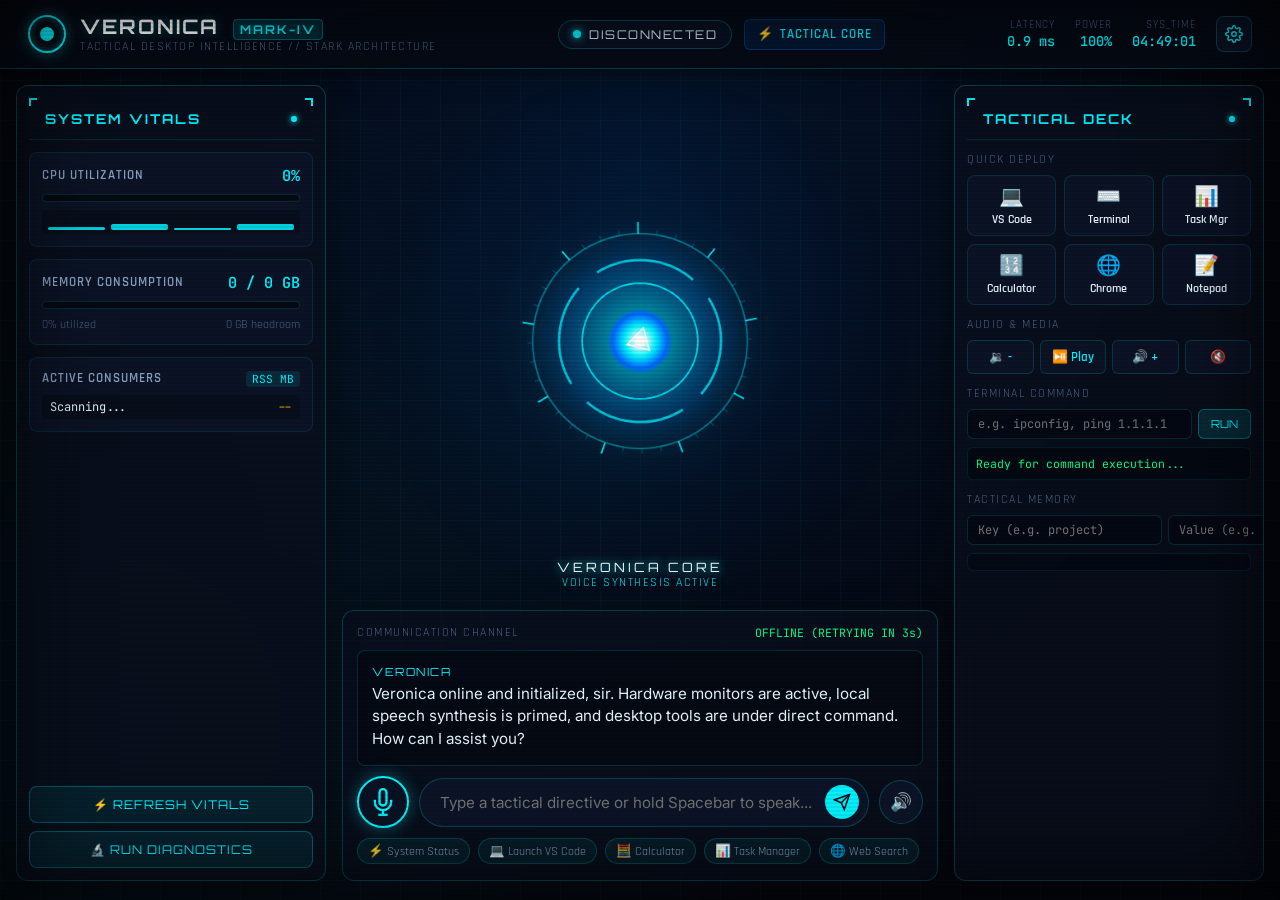
==== apps/desktop/index.html @ 8d32b121 "feat: complete Project Veronica foundation with real neural TTS, multi-model brain, tactical tools, " ====
<!DOCTYPE html>
<html lang="en">
<head>
  <meta charset="UTF-8">
  <meta name="viewport" content="width=device-width, initial-scale=1.0">
  <title>VERONICA // Tactical Desktop Assistant</title>
  <meta name="description" content="Veronica: Tactical AI Desktop Agent inspired by Stark Industries architecture.">
  <link rel="preconnect" href="https://fonts.googleapis.com">
  <link rel="preconnect" href="https://fonts.gstatic.com" crossorigin>
  <link href="https://fonts.googleapis.com/css2?family=Orbitron:wght@400;600;800;900&family=Rajdhani:wght@500;600;700&family=Inter:wght@300;400;500;600&family=JetBrains+Mono:wght@400;600&display=swap" rel="stylesheet">
  <link rel="stylesheet" href="styles.css">
</head>
<body>
  <div class="hud-scanline"></div>
  <div class="hud-vignette"></div>

  <!-- Top Navigation & Telemetry Banner -->
  <header class="hud-header">
    <div class="brand-cluster">
      <div class="arc-badge">
        <span class="arc-pulse"></span>
      </div>
      <div>
        <h1 class="brand-title">VERONICA <span class="version-tag">MARK-IV</span></h1>
        <p class="brand-sub">TACTICAL DESKTOP INTELLIGENCE // STARK ARCHITECTURE</p>
      </div>
    </div>

    <div class="header-status">
      <div id="statusPill" class="status-pill status-standby">
        <span class="status-indicator"></span>
        <span id="statusLabel" class="status-text">STANDBY</span>
      </div>
      <div class="engine-badge" id="engineBadge" title="Current Active Intelligence Engine">
        <span class="engine-icon">⚡</span>
        <span id="engineLabel">TACTICAL CORE</span>
      </div>
    </div>

    <div class="telemetry-bar">
      <div class="telemetry-item" title="WebSocket Ping Latency">
        <span class="telemetry-label">LATENCY</span>
        <span id="pingValue" class="telemetry-val">0.9 ms</span>
      </div>
      <div class="telemetry-item" title="System Battery Status">
        <span class="telemetry-label">POWER</span>
        <span id="batteryValue" class="telemetry-val">100%</span>
      </div>
      <div class="telemetry-item" title="System Clock">
        <span class="telemetry-label">SYS_TIME</span>
        <span id="clockValue" class="telemetry-val">00:00:00</span>
      </div>
      <button id="settingsBtn" class="hud-btn-icon" title="Assistant Configuration">
        <svg viewBox="0 0 24 24" width="18" height="18" stroke="currentColor" stroke-width="2" fill="none">
          <circle cx="12" cy="12" r="3"></circle>
          <path d="M19.4 15a1.65 1.65 0 0 0 .33 1.82l.06.06a2 2 0 0 1 0 2.83 2 2 0 0 1-2.83 0l-.06-.06a1.65 1.65 0 0 0-1.82-.33 1.65 1.65 0 0 0-1 1.51V21a2 2 0 0 1-2 2 2 2 0 0 1-2-2v-.09A1.65 1.65 0 0 0 9 19.4a1.65 1.65 0 0 0-1.82.33l-.06.06a2 2 0 0 1-2.83 0 2 2 0 0 1 0-2.83l.06-.06a1.65 1.65 0 0 0 .33-1.82 1.65 1.65 0 0 0-1.51-1H3a2 2 0 0 1-2-2 2 2 0 0 1 2-2h.09A1.65 1.65 0 0 0 4.6 9a1.65 1.65 0 0 0-.33-1.82l-.06-.06a2 2 0 0 1 0-2.83 2 2 0 0 1 2.83 0l.06.06a1.65 1.65 0 0 0 1.82.33H9a1.65 1.65 0 0 0 1-1.51V3a2 2 0 0 1 2-2 2 2 0 0 1 2 2v.09a1.65 1.65 0 0 0 1 1.51 1.65 1.65 0 0 0 1.82-.33l.06-.06a2 2 0 0 1 2.83 0 2 2 0 0 1 0 2.83l-.06.06a1.65 1.65 0 0 0-.33 1.82V9a1.65 1.65 0 0 0 1.51 1H21a2 2 0 0 1 2 2 2 2 0 0 1-2 2h-.09a1.65 1.65 0 0 0-1.51 1z"></path>
        </svg>
      </button>
    </div>
  </header>

  <!-- Main HUD Layout Grid -->
  <main class="hud-grid">

    <!-- LEFT PANEL: Real-time System Vitals -->
    <aside class="hud-panel vitals-panel">
      <div class="panel-header">
        <span class="corner-bracket top-left"></span>
        <span class="corner-bracket top-right"></span>
        <h2 class="panel-title">SYSTEM VITALS</h2>
        <span class="panel-status-dot"></span>
      </div>

      <!-- CPU Gauge -->
      <div class="metric-card">
        <div class="metric-top">
          <span class="metric-name">CPU UTILIZATION</span>
          <span id="cpuPercent" class="metric-value">0%</span>
        </div>
        <div class="progress-bar-bg">
          <div id="cpuBar" class="progress-bar-fill" style="width: 0%"></div>
        </div>
        <div class="cores-row" id="coresContainer">
          <div class="core-mini-bar" style="height: 20%"></div>
          <div class="core-mini-bar" style="height: 40%"></div>
          <div class="core-mini-bar" style="height: 15%"></div>
          <div class="core-mini-bar" style="height: 35%"></div>
        </div>
      </div>

      <!-- RAM Gauge -->
      <div class="metric-card">
        <div class="metric-top">
          <span class="metric-name">MEMORY CONSUMPTION</span>
          <span id="ramUsageText" class="metric-value">0 / 0 GB</span>
        </div>
        <div class="progress-bar-bg">
          <div id="ramBar" class="progress-bar-fill fill-ram" style="width: 0%"></div>
        </div>
        <div class="metric-subtext">
          <span id="ramPercentText">0% utilized</span>
          <span id="ramFreeText">0 GB headroom</span>
        </div>
      </div>

      <!-- Top Processes -->
      <div class="metric-card">
        <div class="metric-top">
          <span class="metric-name">ACTIVE CONSUMERS</span>
          <span class="metric-badge">RSS MB</span>
        </div>
        <div id="processList" class="process-list">
          <div class="process-row"><span class="proc-name">Scanning...</span><span class="proc-val">--</span></div>
        </div>
      </div>

      <!-- Quick System Actions -->
      <div class="quick-tactical-actions">
        <button id="refreshVitalsBtn" class="hud-action-btn">
          <span>⚡ REFRESH VITALS</span>
        </button>
        <button id="diagBtn" class="hud-action-btn">
          <span>🔬 RUN DIAGNOSTICS</span>
        </button>
      </div>
    </aside>

    <!-- CENTER STAGE: Holographic Reactor Core & Voice Terminal -->
    <section class="hud-center">
      <!-- 3D Holographic Core Canvas -->
      <div class="core-stage">
        <canvas id="coreCanvas" width="460" height="460"></canvas>
        <div class="core-overlay-data">
          <span class="core-title">VERONICA CORE</span>
          <span id="audioModeLabel" class="core-subtitle">VOICE SYNTHESIS ACTIVE</span>
        </div>
      </div>

      <!-- Speech Waveform & Real-time Transcript -->
      <div class="voice-console">
        <div class="console-meta">
          <span class="console-label">COMMUNICATION CHANNEL</span>
          <span id="speechState" class="channel-active">READY FOR INPUT</span>
        </div>

        <div id="transcriptBox" class="transcript-box">
          <div class="message veronica-message">
            <span class="sender-tag">VERONICA</span>
            <div id="veronicaText" class="message-text">
              Veronica online and initialized, sir. Hardware monitors are active, local speech synthesis is primed, and desktop tools are under direct command. How can I assist you?
            </div>
            <div id="toolExecutionTag" class="tool-tag" style="display: none;"></div>
          </div>
        </div>

        <!-- Voice & Chat Input Dock -->
        <div class="input-dock">
          <!-- Push to Talk Mic Button -->
          <button id="micBtn" class="hud-mic-btn" title="Click or Hold SPACEBAR to Speak">
            <div class="mic-glow-ring"></div>
            <svg class="mic-icon" viewBox="0 0 24 24" width="28" height="28" stroke="currentColor" stroke-width="2" fill="none">
              <path d="M12 1a3 3 0 0 0-3 3v8a3 3 0 0 0 6 0V4a3 3 0 0 0-3-3z"></path>
              <path d="M19 10v2a7 7 0 0 1-14 0v-2"></path>
              <line x1="12" y1="19" x2="12" y2="23"></line>
              <line x1="8" y1="23" x2="16" y2="23"></line>
            </svg>
          </button>

          <!-- Text Input Form -->
          <form id="chatForm" class="chat-form">
            <input type="text" id="chatInput" class="hud-input" placeholder="Type a tactical directive or hold Spacebar to speak..." autocomplete="off">
            <button type="submit" id="sendBtn" class="hud-send-btn">
              <svg viewBox="0 0 24 24" width="18" height="18" stroke="currentColor" stroke-width="2" fill="none">
                <line x1="22" y1="2" x2="11" y2="13"></line>
                <polygon points="22 2 15 22 11 13 2 9 22 2"></polygon>
              </svg>
            </button>
          </form>

          <!-- Voice Mute Toggle -->
          <button id="muteAudioBtn" class="hud-toggle-btn active" title="Toggle Neural Speech Audio">
            <span id="muteAudioIcon">🔊</span>
          </button>
        </div>

        <!-- Directive Quick Chips -->
        <div class="chips-row">
          <button class="chip" data-query="System status report">⚡ System Status</button>
          <button class="chip" data-query="Open VS Code">💻 Launch VS Code</button>
          <button class="chip" data-query="Open Calculator">🧮 Calculator</button>
          <button class="chip" data-query="Open Task Manager">📊 Task Manager</button>
          <button class="chip" data-query="Search web for latest tech news">🌐 Web Search</button>
          <button class="chip" data-query="Who are you?">🛡️ Identify</button>
        </div>
      </div>
    </section>

    <!-- RIGHT PANEL: Tactical Action Deck & Mission Tools -->
    <aside class="hud-panel deck-panel">
      <div class="panel-header">
        <span class="corner-bracket top-left"></span>
        <span class="corner-bracket top-right"></span>
        <h2 class="panel-title">TACTICAL DECK</h2>
        <span class="panel-status-dot"></span>
      </div>

      <!-- Quick Launch Matrix -->
      <div class="deck-section">
        <div class="section-title">QUICK DEPLOY</div>
        <div class="app-matrix">
          <button class="app-card" data-app="vscode">
            <span class="app-icon">💻</span>
            <span class="app-label">VS Code</span>
          </button>
          <button class="app-card" data-app="terminal">
            <span class="app-icon">⌨️</span>
            <span class="app-label">Terminal</span>
          </button>
          <button class="app-card" data-app="taskmgr">
            <span class="app-icon">📊</span>
            <span class="app-label">Task Mgr</span>
          </button>
          <button class="app-card" data-app="calc">
            <span class="app-icon">🔢</span>
            <span class="app-label">Calculator</span>
          </button>
          <button class="app-card" data-app="chrome">
            <span class="app-icon">🌐</span>
            <span class="app-label">Chrome</span>
          </button>
          <button class="app-card" data-app="notepad">
            <span class="app-icon">📝</span>
            <span class="app-label">Notepad</span>
          </button>
        </div>
      </div>

      <!-- Media Controls -->
      <div class="deck-section">
        <div class="section-title">AUDIO & MEDIA</div>
        <div class="media-controls-row">
          <button class="media-btn" id="volDownBtn" title="Volume Down">🔉 -</button>
          <button class="media-btn" id="playPauseBtn" title="Play/Pause">⏯️ Play</button>
          <button class="media-btn" id="volUpBtn" title="Volume Up">🔊 +</button>
          <button class="media-btn" id="mediaMuteBtn" title="Mute OS Audio">🔇</button>
        </div>
      </div>

      <!-- Safe Command Runner -->
      <div class="deck-section">
        <div class="section-title">TERMINAL COMMAND</div>
        <div class="cmd-row">
          <input type="text" id="cmdInput" class="hud-cmd-input" placeholder="e.g. ipconfig, ping 1.1.1.1">
          <button id="runCmdBtn" class="hud-btn-small">RUN</button>
        </div>
        <div id="cmdOutput" class="cmd-terminal-box">Ready for command execution...</div>
      </div>

      <!-- Memory Log -->
      <div class="deck-section">
        <div class="section-title">TACTICAL MEMORY</div>
        <div class="memory-input-row">
          <input type="text" id="memoryKeyInput" class="hud-cmd-input" placeholder="Key (e.g. project)">
          <input type="text" id="memoryValInput" class="hud-cmd-input" placeholder="Value (e.g. Veronica)">
          <button id="saveMemoryBtn" class="hud-btn-small">SAVE</button>
        </div>
        <div id="memoryList" class="memory-list-box"></div>
      </div>
    </aside>
  </main>

  <!-- Settings Configuration Modal -->
  <div id="settingsModal" class="modal-backdrop">
    <div class="modal-card">
      <div class="modal-header">
        <h3 class="modal-title">VERONICA // SYSTEM CONFIGURATION</h3>
        <button id="closeSettingsBtn" class="modal-close">&times;</button>
      </div>
      <div class="modal-body">
        <div class="form-group">
          <label for="groqKey">Groq Cloud API Key <span class="label-hint">(Ultra-Fast Llama 3.3 70B)</span></label>
          <input type="password" id="groqKey" class="hud-modal-input" placeholder="gsk_...">
        </div>
        <div class="form-group">
          <label for="openaiKey">OpenAI API Key <span class="label-hint">(GPT-4o)</span></label>
          <input type="password" id="openaiKey" class="hud-modal-input" placeholder="sk-...">
        </div>
        <div class="form-group">
          <label for="geminiKey">Google Gemini API Key <span class="label-hint">(Gemini 2.0 Flash)</span></label>
          <input type="password" id="geminiKey" class="hud-modal-input" placeholder="AIza...">
        </div>
        <div class="form-group">
          <label for="anthropicKey">Anthropic API Key <span class="label-hint">(Claude 3.5 Sonnet)</span></label>
          <input type="password" id="anthropicKey" class="hud-modal-input" placeholder="sk-ant-...">
        </div>
        <div class="form-group">
          <label for="voiceSelect">Neural Speech Voice</label>
          <select id="voiceSelect" class="hud-modal-select">
            <option value="en-US-AvaNeural">Ava (Expressive, Modern AI)</option>
            <option value="en-GB-SoniaNeural">Sonia (British, Sophisticated)</option>
            <option value="en-US-JennyNeural">Jenny (Natural, Warm)</option>
            <option value="en-US-GuyNeural">Guy (Confident, Crisp)</option>
            <option value="en-US-ChristopherNeural">Christopher (Authoritative)</option>
          </select>
        </div>
        <div class="form-group">
          <label for="wsUrlInput">WebSocket Connection Endpoint</label>
          <input type="text" id="wsUrlInput" class="hud-modal-input" value="ws://127.0.0.1:8765">
        </div>
        <div class="form-group">
          <label for="wsTokenInput">Authentication Secret Token</label>
          <input type="password" id="wsTokenInput" class="hud-modal-input" placeholder="Session Token">
        </div>
      </div>
      <div class="modal-footer">
        <button id="testAudioBtn" class="hud-btn-secondary">Test Voice Audio</button>
        <button id="saveSettingsBtn" class="hud-btn-primary">Apply Configuration</button>
      </div>
    </div>
  </div>

  <script src="app.js"></script>
</body>
</html>
---- apps/desktop/styles.css ----
/* =====================================================================
   VERONICA // TACTICAL DESKTOP ASSISTANT - STARK ARCHITECTURE DESIGN SYSTEM
   ===================================================================== */

:root {
  --bg-void: #050811;
  --bg-panel: rgba(10, 16, 30, 0.72);
  --bg-panel-border: rgba(0, 243, 255, 0.22);
  --bg-card: rgba(14, 23, 44, 0.65);
  
  --neon-cyan: #00f3ff;
  --neon-cyan-glow: rgba(0, 243, 255, 0.35);
  --neon-blue: #0077ff;
  --neon-blue-glow: rgba(0, 119, 255, 0.4);
  --neon-amber: #ffb700;
  --neon-crimson: #ff2a55;
  --neon-green: #00ff88;

  --text-primary: #e6f7ff;
  --text-secondary: #8ba2c4;
  --text-muted: #4e6488;

  --font-hud: 'Orbitron', -apple-system, sans-serif;
  --font-tech: 'Rajdhani', sans-serif;
  --font-body: 'Inter', sans-serif;
  --font-mono: 'JetBrains Mono', monospace;

  --transition-smooth: all 0.22s cubic-bezier(0.16, 1, 0.3, 1);
}

* {
  box-sizing: border-box;
  margin: 0;
  padding: 0;
}

body {
  background-color: var(--bg-void);
  background-image: 
    radial-gradient(circle at 50% 20%, rgba(0, 119, 255, 0.12) 0%, transparent 60%),
    radial-gradient(circle at 10% 80%, rgba(0, 243, 255, 0.05) 0%, transparent 50%),
    linear-gradient(rgba(0, 243, 255, 0.03) 1px, transparent 1px),
    linear-gradient(90deg, rgba(0, 243, 255, 0.03) 1px, transparent 1px);
  background-size: 100% 100%, 100% 100%, 40px 40px, 40px 40px;
  color: var(--text-primary);
  font-family: var(--font-body);
  height: 100vh;
  overflow: hidden;
  display: flex;
  flex-direction: column;
  user-select: none;
}

/* CRT Scanline & Subtle Vignette */
.hud-scanline {
  position: fixed;
  top: 0;
  left: 0;
  width: 100%;
  height: 100%;
  pointer-events: none;
  background: linear-gradient(rgba(18, 16, 16, 0) 50%, rgba(0, 0, 0, 0.2) 50%);
  background-size: 100% 4px;
  z-index: 999;
  opacity: 0.35;
}

.hud-vignette {
  position: fixed;
  top: 0;
  left: 0;
  width: 100%;
  height: 100%;
  pointer-events: none;
  box-shadow: inset 0 0 100px rgba(0, 0, 0, 0.85);
  z-index: 998;
}

/* =====================================================================
   HEADER & TOP STATUS TELEMETRY
   ===================================================================== */
.hud-header {
  display: flex;
  align-items: center;
  justify-content: space-between;
  padding: 14px 28px;
  background: rgba(6, 11, 22, 0.85);
  backdrop-filter: blur(12px);
  border-bottom: 1px solid var(--bg-panel-border);
  box-shadow: 0 4px 20px rgba(0, 0, 0, 0.5);
  z-index: 100;
}

.brand-cluster {
  display: flex;
  align-items: center;
  gap: 14px;
}

.arc-badge {
  width: 38px;
  height: 38px;
  border-radius: 50%;
  border: 2px solid var(--neon-cyan);
  display: flex;
  align-items: center;
  justify-content: center;
  box-shadow: 0 0 16px var(--neon-cyan-glow), inset 0 0 8px var(--neon-cyan-glow);
  position: relative;
}

.arc-pulse {
  width: 14px;
  height: 14px;
  background: var(--neon-cyan);
  border-radius: 50%;
  animation: arcPulseAnim 2s infinite ease-in-out;
}

@keyframes arcPulseAnim {
  0%, 100% { transform: scale(0.85); opacity: 0.7; }
  50% { transform: scale(1.2); opacity: 1; box-shadow: 0 0 12px var(--neon-cyan); }
}

.brand-title {
  font-family: var(--font-hud);
  font-size: 1.25rem;
  letter-spacing: 2px;
  color: #ffffff;
  text-shadow: 0 0 12px var(--neon-cyan-glow);
}

.version-tag {
  font-size: 0.75rem;
  color: var(--neon-cyan);
  background: rgba(0, 243, 255, 0.12);
  padding: 2px 6px;
  border-radius: 4px;
  border: 1px solid rgba(0, 243, 255, 0.3);
  margin-left: 6px;
}

.brand-sub {
  font-family: var(--font-tech);
  font-size: 0.75rem;
  letter-spacing: 1.5px;
  color: var(--text-muted);
}

.header-status {
  display: flex;
  align-items: center;
  gap: 12px;
}

.status-pill {
  display: flex;
  align-items: center;
  gap: 8px;
  padding: 6px 14px;
  border-radius: 20px;
  background: rgba(10, 20, 38, 0.8);
  border: 1px solid var(--bg-panel-border);
  font-family: var(--font-hud);
  font-size: 0.75rem;
  letter-spacing: 1.5px;
  transition: var(--transition-smooth);
}

.status-indicator {
  width: 8px;
  height: 8px;
  border-radius: 50%;
  background: var(--neon-cyan);
  box-shadow: 0 0 8px var(--neon-cyan);
}

.status-standby .status-indicator { background: var(--neon-cyan); box-shadow: 0 0 8px var(--neon-cyan); }
.status-listening .status-indicator { background: var(--neon-amber); box-shadow: 0 0 12px var(--neon-amber); animation: blink 0.8s infinite; }
.status-speaking .status-indicator { background: var(--neon-green); box-shadow: 0 0 12px var(--neon-green); }
.status-thinking .status-indicator { background: var(--neon-blue); box-shadow: 0 0 12px var(--neon-blue); }

@keyframes blink {
  0%, 100% { opacity: 1; }
  50% { opacity: 0.3; }
}

.engine-badge {
  display: flex;
  align-items: center;
  gap: 6px;
  padding: 6px 12px;
  border-radius: 6px;
  background: rgba(0, 119, 255, 0.12);
  border: 1px solid rgba(0, 119, 255, 0.3);
  font-family: var(--font-tech);
  font-size: 0.82rem;
  font-weight: 600;
  color: var(--neon-cyan);
  letter-spacing: 1px;
}

.telemetry-bar {
  display: flex;
  align-items: center;
  gap: 20px;
}

.telemetry-item {
  display: flex;
  flex-direction: column;
  align-items: flex-end;
}

.telemetry-label {
  font-family: var(--font-tech);
  font-size: 0.68rem;
  letter-spacing: 1px;
  color: var(--text-muted);
}

.telemetry-val {
  font-family: var(--font-mono);
  font-size: 0.85rem;
  color: var(--neon-cyan);
  font-weight: 600;
}

.hud-btn-icon {
  background: rgba(14, 23, 44, 0.8);
  border: 1px solid var(--bg-panel-border);
  color: var(--neon-cyan);
  width: 36px;
  height: 36px;
  border-radius: 8px;
  display: flex;
  align-items: center;
  justify-content: center;
  cursor: pointer;
  transition: var(--transition-smooth);
}

.hud-btn-icon:hover {
  background: rgba(0, 243, 255, 0.15);
  box-shadow: 0 0 12px var(--neon-cyan-glow);
  border-color: var(--neon-cyan);
}

/* =====================================================================
   MAIN HUD THREE-COLUMN GRID
   ===================================================================== */
.hud-grid {
  display: grid;
  grid-template-columns: 310px 1fr 310px;
  gap: 16px;
  padding: 16px;
  height: calc(100vh - 72px);
  overflow: hidden;
}

/* Common Panel Styling */
.hud-panel {
  background: var(--bg-panel);
  backdrop-filter: blur(16px);
  border: 1px solid var(--bg-panel-border);
  border-radius: 12px;
  display: flex;
  flex-direction: column;
  position: relative;
  overflow-y: auto;
  box-shadow: 0 8px 32px rgba(0, 0, 0, 0.4);
}

.hud-panel::-webkit-scrollbar {
  width: 4px;
}
.hud-panel::-webkit-scrollbar-thumb {
  background: rgba(0, 243, 255, 0.2);
  border-radius: 2px;
}

.panel-header {
  display: flex;
  align-items: center;
  justify-content: space-between;
  padding: 12px 16px;
  border-bottom: 1px solid rgba(0, 243, 255, 0.12);
  position: relative;
}

.panel-title {
  font-family: var(--font-hud);
  font-size: 0.85rem;
  letter-spacing: 2px;
  color: var(--neon-cyan);
}

.panel-status-dot {
  width: 6px;
  height: 6px;
  border-radius: 50%;
  background: var(--neon-cyan);
  box-shadow: 0 0 6px var(--neon-cyan);
}

.corner-bracket {
  position: absolute;
  width: 8px;
  height: 8px;
  border-color: var(--neon-cyan);
  border-style: solid;
  pointer-events: none;
}
.top-left { top: 0; left: 0; border-width: 2px 0 0 2px; }
.top-right { top: 0; right: 0; border-width: 2px 2px 0 0; }

/* =====================================================================
   LEFT PANEL: SYSTEM VITALS
   ===================================================================== */
.vitals-panel {
  gap: 12px;
  padding: 12px;
}

.metric-card {
  background: var(--bg-card);
  border: 1px solid rgba(0, 243, 255, 0.1);
  border-radius: 8px;
  padding: 12px;
  display: flex;
  flex-direction: column;
  gap: 8px;
}

.metric-top {
  display: flex;
  justify-content: space-between;
  align-items: center;
}

.metric-name {
  font-family: var(--font-tech);
  font-size: 0.82rem;
  font-weight: 600;
  color: var(--text-secondary);
  letter-spacing: 1px;
}

.metric-value {
  font-family: var(--font-mono);
  font-size: 0.95rem;
  font-weight: 600;
  color: var(--neon-cyan);
}

.progress-bar-bg {
  width: 100%;
  height: 8px;
  background: rgba(0, 0, 0, 0.5);
  border-radius: 4px;
  overflow: hidden;
  border: 1px solid rgba(0, 243, 255, 0.15);
}

.progress-bar-fill {
  height: 100%;
  background: linear-gradient(90deg, var(--neon-blue), var(--neon-cyan));
  box-shadow: 0 0 8px var(--neon-cyan-glow);
  transition: width 0.4s ease;
}

.fill-ram {
  background: linear-gradient(90deg, #6c5ce7, var(--neon-cyan));
}

.metric-subtext {
  display: flex;
  justify-content: space-between;
  font-family: var(--font-tech);
  font-size: 0.75rem;
  color: var(--text-muted);
}

.cores-row {
  display: flex;
  gap: 6px;
  height: 24px;
  align-items: flex-end;
  background: rgba(0, 0, 0, 0.25);
  padding: 4px 6px;
  border-radius: 4px;
}

.core-mini-bar {
  flex: 1;
  background: var(--neon-cyan);
  border-radius: 2px;
  transition: height 0.3s ease;
  min-height: 2px;
  opacity: 0.85;
}

.metric-badge {
  font-family: var(--font-mono);
  font-size: 0.7rem;
  color: var(--neon-cyan);
  background: rgba(0, 243, 255, 0.1);
  padding: 1px 6px;
  border-radius: 4px;
}

.process-list {
  display: flex;
  flex-direction: column;
  gap: 6px;
}

.process-row {
  display: flex;
  justify-content: space-between;
  font-family: var(--font-mono);
  font-size: 0.75rem;
  padding: 4px 8px;
  background: rgba(0, 0, 0, 0.25);
  border-radius: 4px;
}

.proc-name {
  color: var(--text-primary);
  max-width: 170px;
  overflow: hidden;
  text-overflow: ellipsis;
  white-space: nowrap;
}

.proc-val {
  color: var(--neon-amber);
}

.quick-tactical-actions {
  display: flex;
  flex-direction: column;
  gap: 8px;
  margin-top: auto;
}

.hud-action-btn {
  background: rgba(0, 243, 255, 0.08);
  border: 1px solid rgba(0, 243, 255, 0.3);
  color: var(--neon-cyan);
  padding: 10px;
  border-radius: 8px;
  font-family: var(--font-hud);
  font-size: 0.75rem;
  letter-spacing: 1px;
  cursor: pointer;
  transition: var(--transition-smooth);
  display: flex;
  align-items: center;
  justify-content: center;
}

.hud-action-btn:hover {
  background: rgba(0, 243, 255, 0.2);
  box-shadow: 0 0 16px var(--neon-cyan-glow);
  border-color: var(--neon-cyan);
}

/* =====================================================================
   CENTER STAGE: ARC CORE & VOICE CONSOLE
   ===================================================================== */
.hud-center {
  display: flex;
  flex-direction: column;
  height: 100%;
  overflow: hidden;
  gap: 12px;
}

.core-stage {
  flex: 1;
  position: relative;
  display: flex;
  align-items: center;
  justify-content: center;
  background: radial-gradient(circle at center, rgba(0, 119, 255, 0.08) 0%, transparent 70%);
  min-height: 280px;
}

#coreCanvas {
  max-width: 100%;
  max-height: 380px;
  filter: drop-shadow(0 0 24px rgba(0, 243, 255, 0.45));
}

.core-overlay-data {
  position: absolute;
  bottom: 8px;
  display: flex;
  flex-direction: column;
  align-items: center;
}

.core-title {
  font-family: var(--font-hud);
  font-size: 0.8rem;
  letter-spacing: 3px;
  color: #ffffff;
  text-shadow: 0 0 10px var(--neon-cyan);
}

.core-subtitle {
  font-family: var(--font-tech);
  font-size: 0.72rem;
  letter-spacing: 1.5px;
  color: var(--neon-cyan);
}

/* Voice Console & Transcript */
.voice-console {
  background: var(--bg-panel);
  border: 1px solid var(--bg-panel-border);
  border-radius: 12px;
  padding: 14px;
  display: flex;
  flex-direction: column;
  gap: 10px;
  box-shadow: 0 8px 32px rgba(0, 0, 0, 0.4);
}

.console-meta {
  display: flex;
  justify-content: space-between;
  align-items: center;
}

.console-label {
  font-family: var(--font-tech);
  font-size: 0.72rem;
  letter-spacing: 1.5px;
  color: var(--text-muted);
}

.channel-active {
  font-family: var(--font-mono);
  font-size: 0.72rem;
  color: var(--neon-green);
}

.transcript-box {
  background: rgba(4, 8, 18, 0.75);
  border: 1px solid rgba(0, 243, 255, 0.15);
  border-radius: 8px;
  padding: 14px;
  min-height: 90px;
  max-height: 130px;
  overflow-y: auto;
  display: flex;
  flex-direction: column;
  gap: 8px;
}

.transcript-box::-webkit-scrollbar {
  width: 4px;
}
.transcript-box::-webkit-scrollbar-thumb {
  background: rgba(0, 243, 255, 0.3);
  border-radius: 2px;
}

.veronica-message {
  display: flex;
  flex-direction: column;
  gap: 4px;
}

.sender-tag {
  font-family: var(--font-hud);
  font-size: 0.7rem;
  letter-spacing: 1.5px;
  color: var(--neon-cyan);
}

.message-text {
  font-size: 0.95rem;
  line-height: 1.5;
  color: #e6f7ff;
}

.tool-tag {
  font-family: var(--font-mono);
  font-size: 0.75rem;
  color: var(--neon-amber);
  background: rgba(255, 183, 0, 0.1);
  border: 1px solid rgba(255, 183, 0, 0.3);
  padding: 3px 8px;
  border-radius: 4px;
  align-self: flex-start;
  margin-top: 4px;
}

/* Input Dock */
.input-dock {
  display: flex;
  align-items: center;
  gap: 10px;
}

.hud-mic-btn {
  width: 52px;
  height: 52px;
  border-radius: 50%;
  background: rgba(10, 20, 38, 0.9);
  border: 2px solid var(--neon-cyan);
  color: var(--neon-cyan);
  display: flex;
  align-items: center;
  justify-content: center;
  cursor: pointer;
  position: relative;
  transition: var(--transition-smooth);
  box-shadow: 0 0 16px var(--neon-cyan-glow);
  flex-shrink: 0;
}

.hud-mic-btn:hover {
  transform: scale(1.05);
  background: rgba(0, 243, 255, 0.2);
  box-shadow: 0 0 24px var(--neon-cyan);
}

.hud-mic-btn.active-mic {
  border-color: var(--neon-amber);
  color: var(--neon-amber);
  box-shadow: 0 0 28px var(--neon-amber);
  animation: micPulse 1.2s infinite ease-in-out;
}

@keyframes micPulse {
  0%, 100% { transform: scale(1); }
  50% { transform: scale(1.1); box-shadow: 0 0 36px var(--neon-amber); }
}

.chat-form {
  flex: 1;
  display: flex;
  align-items: center;
  position: relative;
}

.hud-input {
  width: 100%;
  background: rgba(14, 23, 44, 0.75);
  border: 1px solid var(--bg-panel-border);
  border-radius: 26px;
  padding: 14px 48px 14px 20px;
  font-family: var(--font-body);
  font-size: 0.95rem;
  color: #ffffff;
  outline: none;
  transition: var(--transition-smooth);
}

.hud-input:focus {
  border-color: var(--neon-cyan);
  box-shadow: 0 0 16px var(--neon-cyan-glow);
  background: rgba(18, 30, 58, 0.9);
}

.hud-send-btn {
  position: absolute;
  right: 10px;
  background: var(--neon-cyan);
  border: none;
  color: #050811;
  width: 34px;
  height: 34px;
  border-radius: 50%;
  display: flex;
  align-items: center;
  justify-content: center;
  cursor: pointer;
  transition: var(--transition-smooth);
}

.hud-send-btn:hover {
  transform: scale(1.1);
  box-shadow: 0 0 12px var(--neon-cyan);
}

.hud-toggle-btn {
  width: 44px;
  height: 44px;
  border-radius: 50%;
  background: rgba(14, 23, 44, 0.8);
  border: 1px solid var(--bg-panel-border);
  color: var(--neon-cyan);
  font-size: 1.1rem;
  display: flex;
  align-items: center;
  justify-content: center;
  cursor: pointer;
  transition: var(--transition-smooth);
  flex-shrink: 0;
}

.hud-toggle-btn:hover {
  background: rgba(0, 243, 255, 0.15);
  border-color: var(--neon-cyan);
}

.chips-row {
  display: flex;
  gap: 8px;
  overflow-x: auto;
  padding-bottom: 2px;
}

.chips-row::-webkit-scrollbar {
  display: none;
}

.chip {
  background: rgba(0, 243, 255, 0.06);
  border: 1px solid rgba(0, 243, 255, 0.2);
  color: var(--text-secondary);
  font-family: var(--font-tech);
  font-size: 0.78rem;
  padding: 4px 10px;
  border-radius: 14px;
  cursor: pointer;
  white-space: nowrap;
  transition: var(--transition-smooth);
}

.chip:hover {
  background: rgba(0, 243, 255, 0.18);
  color: #ffffff;
  border-color: var(--neon-cyan);
}

/* =====================================================================
   RIGHT PANEL: TACTICAL DECK & MISSION TOOLS
   ===================================================================== */
.deck-panel {
  gap: 12px;
  padding: 12px;
}

.deck-section {
  display: flex;
  flex-direction: column;
  gap: 8px;
}

.section-title {
  font-family: var(--font-tech);
  font-size: 0.75rem;
  letter-spacing: 1.5px;
  color: var(--text-muted);
  text-transform: uppercase;
}

.app-matrix {
  display: grid;
  grid-template-columns: repeat(3, 1fr);
  gap: 8px;
}

.app-card {
  background: var(--bg-card);
  border: 1px solid rgba(0, 243, 255, 0.12);
  border-radius: 8px;
  padding: 8px 4px;
  display: flex;
  flex-direction: column;
  align-items: center;
  gap: 4px;
  cursor: pointer;
  transition: var(--transition-smooth);
}

.app-card:hover {
  background: rgba(0, 243, 255, 0.15);
  border-color: var(--neon-cyan);
  transform: translateY(-2px);
  box-shadow: 0 4px 12px rgba(0, 243, 255, 0.2);
}

.app-icon {
  font-size: 1.25rem;
}

.app-label {
  font-family: var(--font-tech);
  font-size: 0.72rem;
  font-weight: 600;
  color: var(--text-primary);
}

.media-controls-row {
  display: grid;
  grid-template-columns: repeat(4, 1fr);
  gap: 6px;
}

.media-btn {
  background: var(--bg-card);
  border: 1px solid rgba(0, 243, 255, 0.15);
  border-radius: 6px;
  color: var(--neon-cyan);
  padding: 8px 0;
  font-family: var(--font-tech);
  font-size: 0.8rem;
  font-weight: 600;
  cursor: pointer;
  transition: var(--transition-smooth);
}

.media-btn:hover {
  background: rgba(0, 243, 255, 0.2);
  border-color: var(--neon-cyan);
}

.cmd-row, .memory-input-row {
  display: flex;
  gap: 6px;
}

.hud-cmd-input {
  flex: 1;
  background: rgba(4, 8, 18, 0.7);
  border: 1px solid rgba(0, 243, 255, 0.15);
  border-radius: 6px;
  padding: 6px 10px;
  font-family: var(--font-mono);
  font-size: 0.75rem;
  color: #ffffff;
  outline: none;
}

.hud-cmd-input:focus {
  border-color: var(--neon-cyan);
}

.hud-btn-small {
  background: rgba(0, 243, 255, 0.12);
  border: 1px solid rgba(0, 243, 255, 0.3);
  color: var(--neon-cyan);
  padding: 6px 12px;
  border-radius: 6px;
  font-family: var(--font-hud);
  font-size: 0.68rem;
  cursor: pointer;
  transition: var(--transition-smooth);
}

.hud-btn-small:hover {
  background: var(--neon-cyan);
  color: #050811;
}

.cmd-terminal-box {
  background: rgba(4, 8, 18, 0.9);
  border: 1px solid rgba(0, 243, 255, 0.1);
  border-radius: 6px;
  padding: 8px;
  font-family: var(--font-mono);
  font-size: 0.72rem;
  color: var(--neon-green);
  max-height: 80px;
  overflow-y: auto;
  white-space: pre-wrap;
  word-break: break-all;
}

.memory-list-box {
  background: rgba(4, 8, 18, 0.6);
  border: 1px solid rgba(0, 243, 255, 0.1);
  border-radius: 6px;
  padding: 8px;
  font-family: var(--font-mono);
  font-size: 0.72rem;
  color: var(--text-secondary);
  max-height: 90px;
  overflow-y: auto;
  display: flex;
  flex-direction: column;
  gap: 4px;
}

/* =====================================================================
   SETTINGS MODAL
   ===================================================================== */
.modal-backdrop {
  position: fixed;
  top: 0;
  left: 0;
  width: 100%;
  height: 100%;
  background: rgba(4, 8, 18, 0.82);
  backdrop-filter: blur(14px);
  z-index: 1000;
  display: none;
  align-items: center;
  justify-content: center;
}

.modal-backdrop.open {
  display: flex;
}

.modal-card {
  width: 520px;
  max-width: 90vw;
  background: rgba(10, 16, 32, 0.95);
  border: 1px solid var(--neon-cyan);
  border-radius: 14px;
  box-shadow: 0 0 36px var(--neon-cyan-glow);
  display: flex;
  flex-direction: column;
  overflow: hidden;
}

.modal-header {
  display: flex;
  align-items: center;
  justify-content: space-between;
  padding: 16px 20px;
  border-bottom: 1px solid rgba(0, 243, 255, 0.15);
}

.modal-title {
  font-family: var(--font-hud);
  font-size: 0.95rem;
  letter-spacing: 1.5px;
  color: var(--neon-cyan);
}

.modal-close {
  background: none;
  border: none;
  color: var(--text-secondary);
  font-size: 1.4rem;
  cursor: pointer;
  line-height: 1;
}

.modal-close:hover {
  color: var(--neon-crimson);
}

.modal-body {
  padding: 20px;
  display: flex;
  flex-direction: column;
  gap: 14px;
  max-height: 65vh;
  overflow-y: auto;
}

.form-group {
  display: flex;
  flex-direction: column;
  gap: 6px;
}

.form-group label {
  font-family: var(--font-tech);
  font-size: 0.85rem;
  color: var(--text-primary);
  font-weight: 600;
}

.label-hint {
  font-size: 0.72rem;
  color: var(--neon-cyan);
  font-weight: normal;
}

.hud-modal-input, .hud-modal-select {
  background: rgba(6, 12, 24, 0.85);
  border: 1px solid rgba(0, 243, 255, 0.2);
  border-radius: 8px;
  padding: 10px 14px;
  color: #ffffff;
  font-family: var(--font-mono);
  font-size: 0.85rem;
  outline: none;
}

.hud-modal-input:focus, .hud-modal-select:focus {
  border-color: var(--neon-cyan);
  box-shadow: 0 0 12px var(--neon-cyan-glow);
}

.modal-footer {
  display: flex;
  justify-content: flex-end;
  gap: 10px;
  padding: 16px 20px;
  border-top: 1px solid rgba(0, 243, 255, 0.15);
  background: rgba(6, 12, 24, 0.6);
}

.hud-btn-primary {
  background: var(--neon-cyan);
  border: none;
  color: #050811;
  padding: 10px 20px;
  border-radius: 8px;
  font-family: var(--font-hud);
  font-size: 0.75rem;
  letter-spacing: 1px;
  font-weight: 700;
  cursor: pointer;
  transition: var(--transition-smooth);
}

.hud-btn-primary:hover {
  box-shadow: 0 0 16px var(--neon-cyan);
  transform: translateY(-1px);
}

.hud-btn-secondary {
  background: rgba(0, 243, 255, 0.1);
  border: 1px solid rgba(0, 243, 255, 0.3);
  color: var(--neon-cyan);
  padding: 10px 18px;
  border-radius: 8px;
  font-family: var(--font-hud);
  font-size: 0.75rem;
  cursor: pointer;
  transition: var(--transition-smooth);
}

.hud-btn-secondary:hover {
  background: rgba(0, 243, 255, 0.2);
}
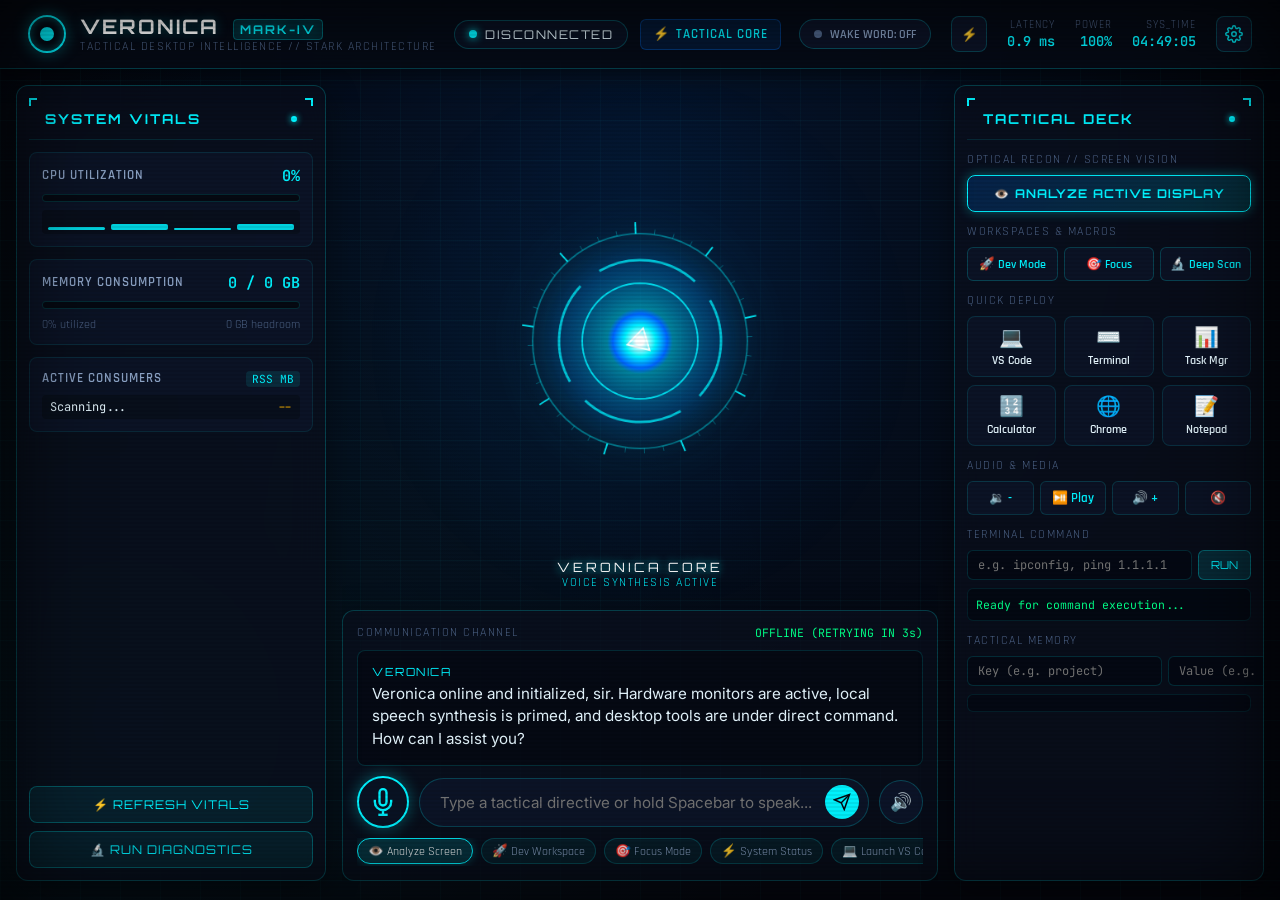
==== commit c132d5ac: "feat: add wake-word ambient trigger, screen recon vision, workspace macros, and synthesized audio SF" ====
--- a/apps/desktop/index.html
+++ b/apps/desktop/index.html
@@ -38,6 +38,17 @@
     </div>
 
     <div class="telemetry-bar">
+      <!-- Hands-Free Wake-Word Toggle -->
+      <button id="wakeWordBtn" class="hud-toggle-pill" title="Toggle Hands-Free 'Hey Veronica' Wake-Word">
+        <span class="toggle-dot"></span>
+        <span id="wakeWordLabel">WAKE WORD: OFF</span>
+      </button>
+
+      <!-- Synthesized Audio SFX Toggle -->
+      <button id="sfxToggleBtn" class="hud-btn-icon active" title="Toggle Stark Sci-Fi Sound Effects">
+        <span>⚡</span>
+      </button>
+
       <div class="telemetry-item" title="WebSocket Ping Latency">
         <span class="telemetry-label">LATENCY</span>
         <span id="pingValue" class="telemetry-val">0.9 ms</span>
@@ -185,10 +196,12 @@
 
         <!-- Directive Quick Chips -->
         <div class="chips-row">
+          <button class="chip chip-highlight" id="analyzeScreenChip">👁️ Analyze Screen</button>
+          <button class="chip" data-macro="dev">🚀 Dev Workspace</button>
+          <button class="chip" data-macro="focus">🎯 Focus Mode</button>
           <button class="chip" data-query="System status report">⚡ System Status</button>
           <button class="chip" data-query="Open VS Code">💻 Launch VS Code</button>
           <button class="chip" data-query="Open Calculator">🧮 Calculator</button>
-          <button class="chip" data-query="Open Task Manager">📊 Task Manager</button>
           <button class="chip" data-query="Search web for latest tech news">🌐 Web Search</button>
           <button class="chip" data-query="Who are you?">🛡️ Identify</button>
         </div>
@@ -202,6 +215,24 @@
         <span class="corner-bracket top-right"></span>
         <h2 class="panel-title">TACTICAL DECK</h2>
         <span class="panel-status-dot"></span>
+      </div>
+
+      <!-- Optical Recon / Multimodal Vision -->
+      <div class="deck-section">
+        <div class="section-title">OPTICAL RECON // SCREEN VISION</div>
+        <button id="analyzeScreenBtn" class="hud-action-btn btn-vision">
+          <span>👁️ ANALYZE ACTIVE DISPLAY</span>
+        </button>
+      </div>
+
+      <!-- Tactical Workspaces & Macros -->
+      <div class="deck-section">
+        <div class="section-title">WORKSPACES & MACROS</div>
+        <div class="workspace-macros-row">
+          <button class="macro-btn" data-macro="dev">🚀 Dev Mode</button>
+          <button class="macro-btn" data-macro="focus">🎯 Focus</button>
+          <button class="macro-btn" data-macro="scan">🔬 Deep Scan</button>
+        </div>
       </div>
 
       <!-- Quick Launch Matrix -->
--- a/apps/desktop/styles.css
+++ b/apps/desktop/styles.css
@@ -1037,3 +1037,101 @@
 .hud-btn-secondary:hover {
   background: rgba(0, 243, 255, 0.2);
 }
+
+/* =====================================================================
+   WAKE WORD, SFX, VISION & WORKSPACE MACROS
+   ===================================================================== */
+.hud-toggle-pill {
+  display: flex;
+  align-items: center;
+  gap: 8px;
+  padding: 6px 14px;
+  border-radius: 20px;
+  background: rgba(14, 23, 44, 0.8);
+  border: 1px solid rgba(0, 243, 255, 0.25);
+  color: var(--text-secondary);
+  font-family: var(--font-tech);
+  font-size: 0.78rem;
+  font-weight: 600;
+  cursor: pointer;
+  transition: var(--transition-smooth);
+}
+
+.hud-toggle-pill:hover {
+  background: rgba(0, 243, 255, 0.15);
+  border-color: var(--neon-cyan);
+  color: #ffffff;
+}
+
+.hud-toggle-pill.active {
+  background: rgba(0, 255, 136, 0.15);
+  border-color: var(--neon-green);
+  color: var(--neon-green);
+  box-shadow: 0 0 14px rgba(0, 255, 136, 0.3);
+}
+
+.toggle-dot {
+  width: 8px;
+  height: 8px;
+  border-radius: 50%;
+  background: var(--text-muted);
+  transition: var(--transition-smooth);
+}
+
+.hud-toggle-pill.active .toggle-dot {
+  background: var(--neon-green);
+  box-shadow: 0 0 8px var(--neon-green);
+  animation: pulseGreen 1.5s infinite;
+}
+
+@keyframes pulseGreen {
+  0%, 100% { transform: scale(1); opacity: 1; }
+  50% { transform: scale(1.3); opacity: 0.6; }
+}
+
+.btn-vision {
+  background: linear-gradient(135deg, rgba(0, 119, 255, 0.2), rgba(0, 243, 255, 0.15));
+  border-color: var(--neon-cyan);
+  box-shadow: 0 0 12px var(--neon-cyan-glow);
+  font-weight: 700;
+}
+
+.btn-vision:hover {
+  background: linear-gradient(135deg, rgba(0, 119, 255, 0.35), rgba(0, 243, 255, 0.3));
+  box-shadow: 0 0 20px var(--neon-cyan);
+}
+
+.workspace-macros-row {
+  display: grid;
+  grid-template-columns: repeat(3, 1fr);
+  gap: 6px;
+}
+
+.macro-btn {
+  background: var(--bg-card);
+  border: 1px solid rgba(0, 243, 255, 0.2);
+  border-radius: 6px;
+  color: var(--neon-cyan);
+  padding: 8px 4px;
+  font-family: var(--font-tech);
+  font-size: 0.78rem;
+  font-weight: 600;
+  cursor: pointer;
+  transition: var(--transition-smooth);
+  text-align: center;
+}
+
+.macro-btn:hover {
+  background: rgba(0, 243, 255, 0.18);
+  border-color: var(--neon-cyan);
+  color: #ffffff;
+  transform: translateY(-1px);
+  box-shadow: 0 4px 12px rgba(0, 243, 255, 0.25);
+}
+
+.chip-highlight {
+  background: rgba(0, 243, 255, 0.15) !important;
+  border-color: var(--neon-cyan) !important;
+  color: #ffffff !important;
+  box-shadow: 0 0 10px rgba(0, 243, 255, 0.25);
+}
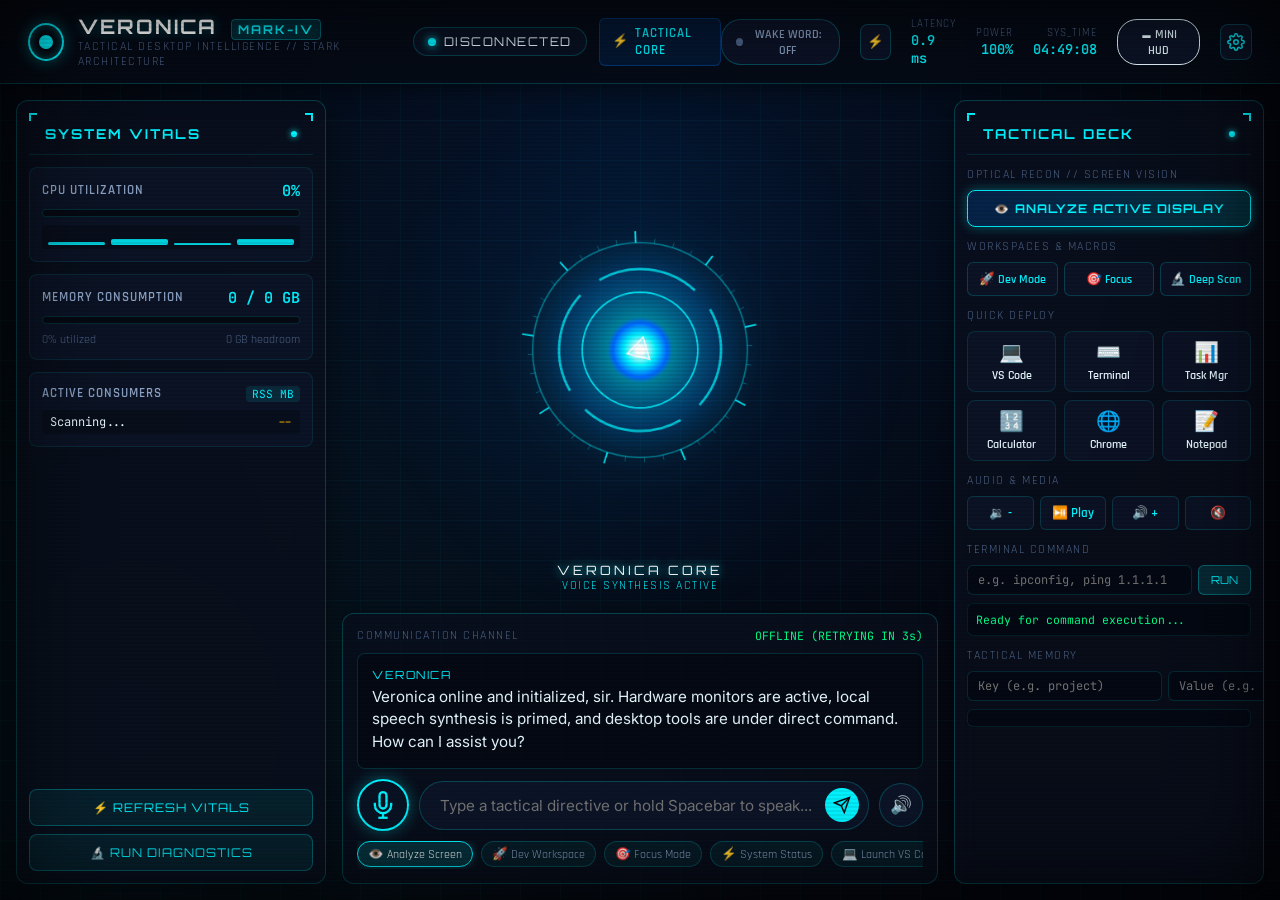
==== commit 4a650b63: "feat: add Windows system tray resident and miniature desktop UI with 'Hey Veronica' wake-word activa" ====
--- a/apps/desktop/index.html
+++ b/apps/desktop/index.html
@@ -61,6 +61,9 @@
         <span class="telemetry-label">SYS_TIME</span>
         <span id="clockValue" class="telemetry-val">00:00:00</span>
       </div>
+      <button id="miniHudBtn" class="hud-toggle-pill" title="Switch to Miniature Desktop HUD" style="border-color: var(--cyan-plasma); color: var(--cyan-plasma);">
+        <span>🗕 MINI HUD</span>
+      </button>
       <button id="settingsBtn" class="hud-btn-icon" title="Assistant Configuration">
         <svg viewBox="0 0 24 24" width="18" height="18" stroke="currentColor" stroke-width="2" fill="none">
           <circle cx="12" cy="12" r="3"></circle>
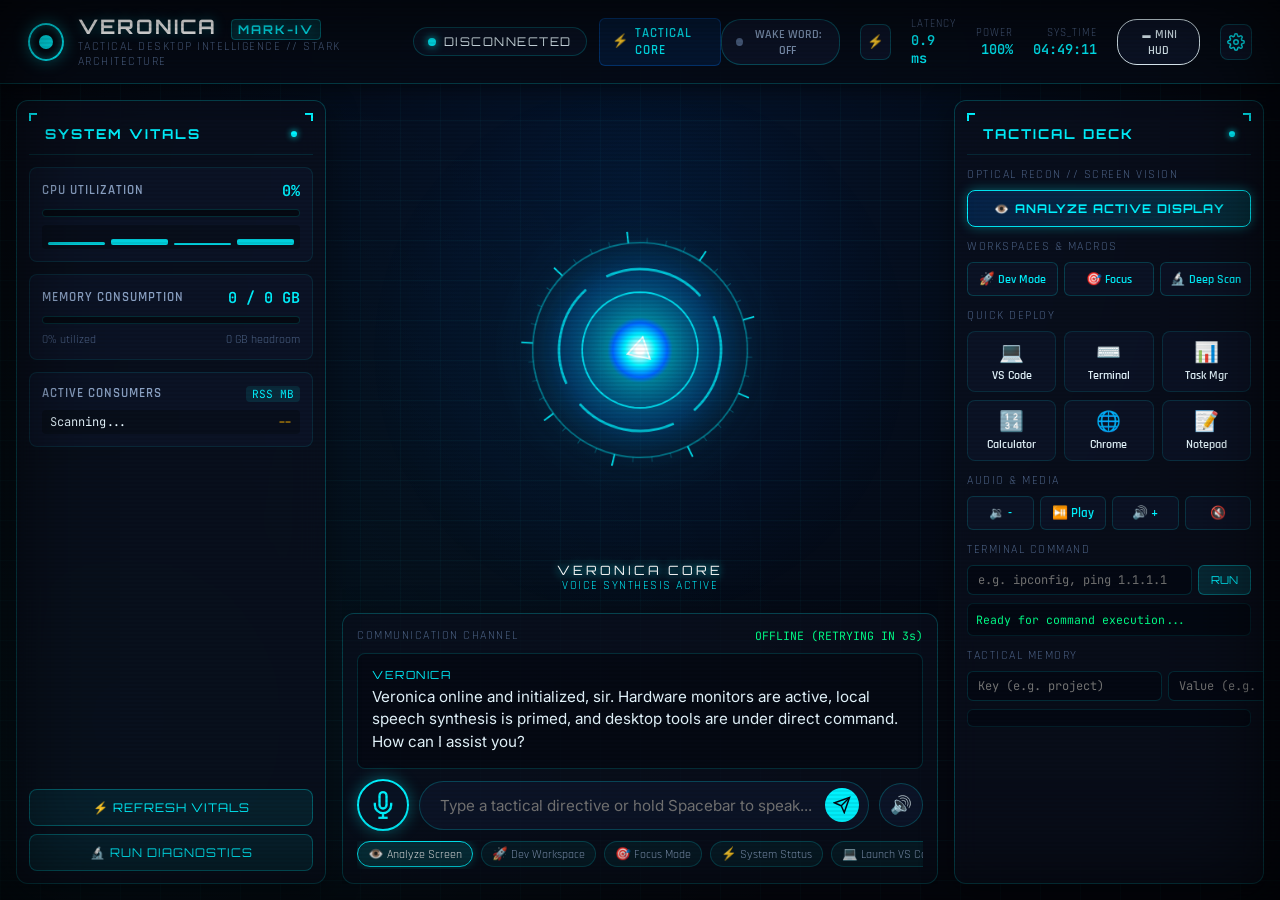
==== commit 073382a5: "feat: upgrade Veronica to Mark V (Gemini 3 Flash pipeline, CoreAudio volume, IoT security bridge, SQ" ====
--- a/apps/desktop/index.html
+++ b/apps/desktop/index.html
@@ -320,7 +320,7 @@
           <input type="password" id="openaiKey" class="hud-modal-input" placeholder="sk-...">
         </div>
         <div class="form-group">
-          <label for="geminiKey">Google Gemini API Key <span class="label-hint">(Gemini 2.0 Flash)</span></label>
+          <label for="geminiKey">Google Gemini API Key <span class="label-hint">(Gemini 3 / 2.5 Flash — <a href="https://aistudio.google.com/apikey" target="_blank" style="color:#00f3ff;">Get Free Key at Google AI Studio</a>)</span></label>
           <input type="password" id="geminiKey" class="hud-modal-input" placeholder="AIza...">
         </div>
         <div class="form-group">
--- a/apps/desktop/styles.css
+++ b/apps/desktop/styles.css
@@ -587,16 +587,84 @@
   color: #e6f7ff;
 }
 
+.user-directive-row {
+  display: flex;
+  align-items: baseline;
+  gap: 8px;
+  padding: 6px 10px;
+  background: rgba(255, 183, 0, 0.08);
+  border-left: 3px solid var(--neon-amber);
+  border-radius: 4px;
+  font-family: var(--font-tech);
+  font-size: 0.85rem;
+  color: var(--text-primary);
+  margin-bottom: 2px;
+}
+
+.user-directive-tag {
+  font-family: var(--font-hud);
+  font-size: 0.68rem;
+  letter-spacing: 1px;
+  color: var(--neon-amber);
+  font-weight: 700;
+  flex-shrink: 0;
+}
+
+.user-directive-text {
+  color: #ffffff;
+  font-size: 0.88rem;
+  word-break: break-word;
+}
+
+.thinking-dots {
+  display: inline-flex;
+  gap: 4px;
+  align-items: center;
+  color: var(--neon-cyan);
+  padding: 2px 0;
+}
+
+.thinking-dots span {
+  font-size: 1.1rem;
+  animation: pulseDot 1.2s infinite ease-in-out both;
+}
+
+.thinking-dots span:nth-child(1) { animation-delay: -0.32s; }
+.thinking-dots span:nth-child(2) { animation-delay: -0.16s; }
+.thinking-dots span:nth-child(3) { animation-delay: 0s; }
+
+@keyframes pulseDot {
+  0%, 80%, 100% { opacity: 0.25; transform: scale(0.85); }
+  40% { opacity: 1; transform: scale(1.2); }
+}
+
 .tool-tag {
+  display: none;
+  flex-wrap: wrap;
+  gap: 6px;
+  align-self: flex-start;
+  margin-top: 6px;
+}
+
+.tool-badge-item {
   font-family: var(--font-mono);
-  font-size: 0.75rem;
+  font-size: 0.72rem;
   color: var(--neon-amber);
-  background: rgba(255, 183, 0, 0.1);
-  border: 1px solid rgba(255, 183, 0, 0.3);
+  background: rgba(255, 183, 0, 0.12);
+  border: 1px solid rgba(255, 183, 0, 0.35);
   padding: 3px 8px;
   border-radius: 4px;
-  align-self: flex-start;
-  margin-top: 4px;
+  display: inline-flex;
+  align-items: center;
+  gap: 4px;
+  letter-spacing: 0.5px;
+  box-shadow: 0 0 10px rgba(255, 183, 0, 0.15);
+  animation: badgeIn 0.2s ease-out;
+}
+
+@keyframes badgeIn {
+  from { opacity: 0; transform: translateY(4px); }
+  to { opacity: 1; transform: translateY(0); }
 }
 
 /* Input Dock */
@@ -882,11 +950,81 @@
   font-family: var(--font-mono);
   font-size: 0.72rem;
   color: var(--text-secondary);
-  max-height: 90px;
+  max-height: 105px;
   overflow-y: auto;
   display: flex;
   flex-direction: column;
-  gap: 4px;
+  gap: 5px;
+}
+
+.memory-empty-state {
+  color: var(--text-muted);
+  font-family: var(--font-tech);
+  font-size: 0.7rem;
+  text-align: center;
+  padding: 8px 0;
+  letter-spacing: 1px;
+}
+
+.memory-item-row {
+  display: flex;
+  align-items: center;
+  justify-content: space-between;
+  background: rgba(0, 243, 255, 0.05);
+  border: 1px solid rgba(0, 243, 255, 0.15);
+  border-radius: 4px;
+  padding: 4px 8px;
+  gap: 6px;
+  transition: var(--transition-smooth);
+}
+
+.memory-item-row:hover {
+  background: rgba(0, 243, 255, 0.1);
+  border-color: rgba(0, 243, 255, 0.35);
+}
+
+.memory-content {
+  display: flex;
+  align-items: baseline;
+  gap: 6px;
+  overflow: hidden;
+  text-overflow: ellipsis;
+  white-space: nowrap;
+  flex: 1;
+}
+
+.memory-key {
+  color: var(--neon-cyan);
+  font-weight: 600;
+  font-size: 0.72rem;
+  letter-spacing: 0.5px;
+}
+
+.memory-val {
+  color: #ffffff;
+  font-size: 0.72rem;
+  overflow: hidden;
+  text-overflow: ellipsis;
+  white-space: nowrap;
+}
+
+.memory-del-btn {
+  background: none;
+  border: none;
+  color: rgba(255, 75, 75, 0.6);
+  cursor: pointer;
+  font-size: 0.75rem;
+  padding: 2px 4px;
+  border-radius: 3px;
+  transition: var(--transition-smooth);
+  display: flex;
+  align-items: center;
+  justify-content: center;
+}
+
+.memory-del-btn:hover {
+  color: #ff4b4b;
+  background: rgba(255, 75, 75, 0.18);
 }
 
 /* =====================================================================
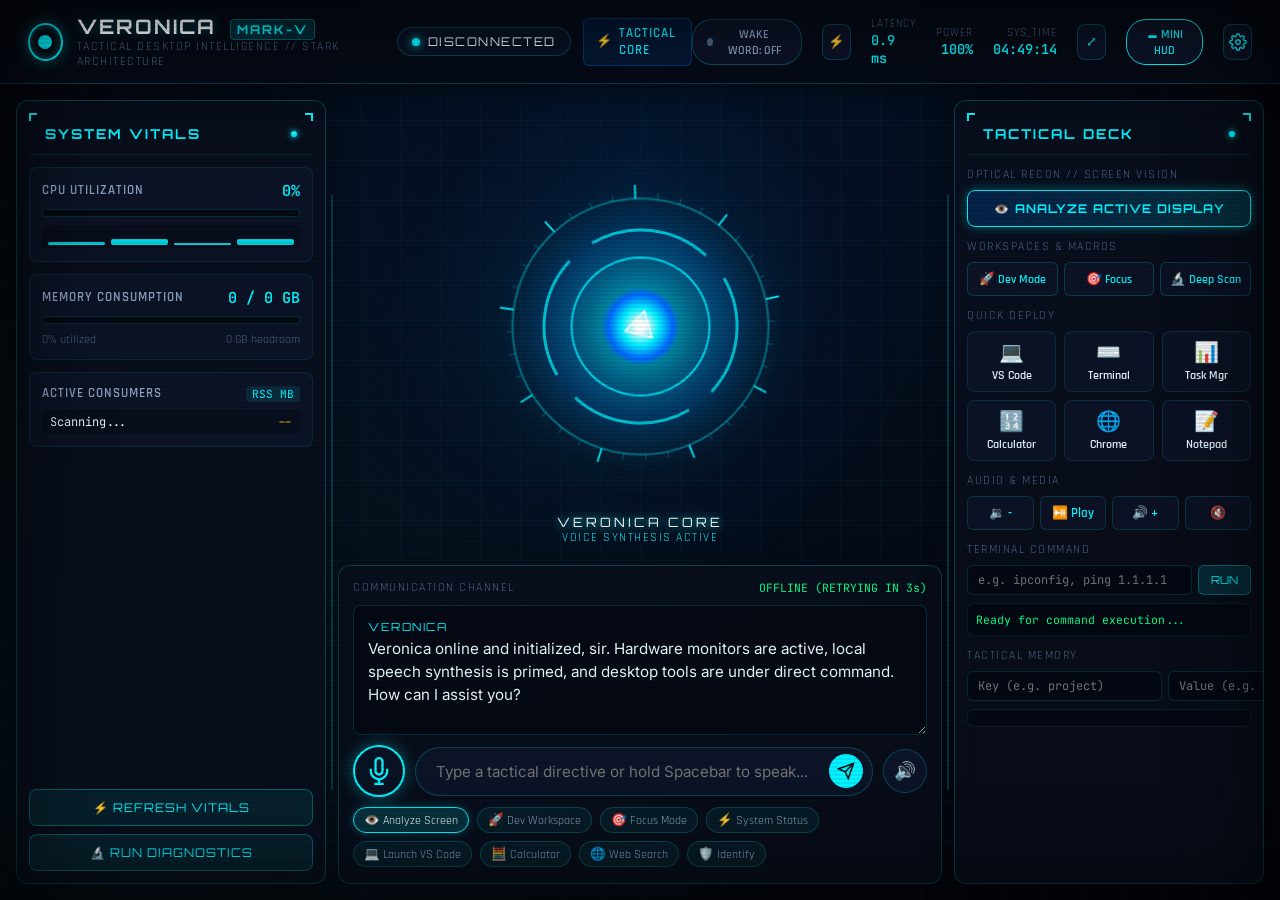
==== commit 2c81a7cd: "feat(ui): resizable HUD (draggable dividers, collapse, responsive layout, resizable mini shell); fix" ====
--- a/apps/desktop/index.html
+++ b/apps/desktop/index.html
@@ -21,7 +21,7 @@
         <span class="arc-pulse"></span>
       </div>
       <div>
-        <h1 class="brand-title">VERONICA <span class="version-tag">MARK-IV</span></h1>
+        <h1 class="brand-title">VERONICA <span class="version-tag">MARK-V</span></h1>
         <p class="brand-sub">TACTICAL DESKTOP INTELLIGENCE // STARK ARCHITECTURE</p>
       </div>
     </div>
@@ -61,7 +61,10 @@
         <span class="telemetry-label">SYS_TIME</span>
         <span id="clockValue" class="telemetry-val">00:00:00</span>
       </div>
-      <button id="miniHudBtn" class="hud-toggle-pill" title="Switch to Miniature Desktop HUD" style="border-color: var(--cyan-plasma); color: var(--cyan-plasma);">
+      <button id="resetLayoutBtn" class="hud-btn-icon" title="Reset panel layout (drag the glowing dividers to resize panels; double-click a divider to collapse it)">
+        <span>⤢</span>
+      </button>
+      <button id="miniHudBtn" class="hud-toggle-pill" title="Switch to Miniature Desktop HUD" style="border-color: var(--neon-cyan); color: var(--neon-cyan);">
         <span>🗕 MINI HUD</span>
       </button>
       <button id="settingsBtn" class="hud-btn-icon" title="Assistant Configuration">
@@ -138,6 +141,9 @@
         </button>
       </div>
     </aside>
+
+    <!-- Resizable divider: left panel <-> center -->
+    <div class="hud-splitter" id="splitLeft" role="separator" aria-orientation="vertical" title="Drag to resize • Double-click to collapse/expand"></div>
 
     <!-- CENTER STAGE: Holographic Reactor Core & Voice Terminal -->
     <section class="hud-center">
@@ -211,6 +217,9 @@
       </div>
     </section>
 
+    <!-- Resizable divider: center <-> right panel -->
+    <div class="hud-splitter" id="splitRight" role="separator" aria-orientation="vertical" title="Drag to resize • Double-click to collapse/expand"></div>
+
     <!-- RIGHT PANEL: Tactical Action Deck & Mission Tools -->
     <aside class="hud-panel deck-panel">
       <div class="panel-header">
--- a/apps/desktop/styles.css
+++ b/apps/desktop/styles.css
@@ -251,11 +251,73 @@
    ===================================================================== */
 .hud-grid {
   display: grid;
-  grid-template-columns: 310px 1fr 310px;
-  gap: 16px;
+  grid-template-columns: var(--col-left, 310px) 12px minmax(320px, 1fr) 12px var(--col-right, 310px);
+  gap: 0;
   padding: 16px;
-  height: calc(100vh - 72px);
+  flex: 1;
+  min-height: 0;
   overflow: hidden;
+}
+
+.hud-grid > * { min-width: 0; min-height: 0; }
+
+/* Draggable panel dividers */
+.hud-splitter {
+  position: relative;
+  cursor: col-resize;
+  touch-action: none;
+  z-index: 5;
+}
+.hud-splitter::after {
+  content: "";
+  position: absolute;
+  top: 12%;
+  bottom: 12%;
+  left: 50%;
+  width: 2px;
+  transform: translateX(-50%);
+  border-radius: 2px;
+  background: rgba(0, 243, 255, 0.18);
+  transition: var(--transition-smooth);
+}
+.hud-splitter:hover::after,
+.hud-splitter.dragging::after {
+  background: var(--neon-cyan);
+  box-shadow: 0 0 10px var(--neon-cyan-glow);
+  top: 0;
+  bottom: 0;
+}
+body.is-resizing { cursor: col-resize; user-select: none; }
+body.is-resizing iframe, body.is-resizing canvas { pointer-events: none; }
+
+.hud-grid.left-collapsed { --col-left: 0px !important; }
+.hud-grid.right-collapsed { --col-right: 0px !important; }
+.hud-grid.left-collapsed .vitals-panel,
+.hud-grid.right-collapsed .deck-panel { visibility: hidden; border-width: 0; padding: 0; }
+
+/* Narrow windows: tighten panels */
+@media (max-width: 1150px) {
+  .hud-grid { grid-template-columns: var(--col-left, 250px) 10px minmax(280px, 1fr) 10px var(--col-right, 250px); padding: 10px; }
+  .brand-sub { display: none; }
+  .hud-header { flex-wrap: wrap; gap: 8px 16px; padding: 10px 16px; }
+  .telemetry-bar { flex-wrap: wrap; gap: 8px; }
+}
+
+/* Small windows: stack everything into one scrollable column */
+@media (max-width: 860px) {
+  body { overflow-y: auto; height: auto; min-height: 100vh; }
+  .hud-header { flex-wrap: wrap; gap: 10px; padding: 10px 14px; }
+  .telemetry-bar { flex-wrap: wrap; gap: 8px; }
+  .hud-grid {
+    display: flex;
+    flex-direction: column;
+    overflow: visible;
+    gap: 12px;
+    padding: 10px;
+  }
+  .hud-splitter, #resetLayoutBtn { display: none; }
+  .hud-center { order: -1; height: auto; min-height: 520px; }
+  .hud-panel { max-height: none; overflow: visible; }
 }
 
 /* Common Panel Styling */
@@ -478,18 +540,23 @@
 }
 
 .core-stage {
-  flex: 1;
+  flex: 1 1 0;
   position: relative;
   display: flex;
   align-items: center;
   justify-content: center;
   background: radial-gradient(circle at center, rgba(0, 119, 255, 0.08) 0%, transparent 70%);
-  min-height: 280px;
-}
-
+  min-height: 140px;
+  overflow: hidden;
+}
+
+/* Canvas is sized by JS (ResizeObserver) to the largest square that fits the stage */
 #coreCanvas {
+  width: 100%;
+  height: auto;
+  aspect-ratio: 1 / 1;
   max-width: 100%;
-  max-height: 380px;
+  max-height: 100%;
   filter: drop-shadow(0 0 24px rgba(0, 243, 255, 0.45));
 }
 
@@ -518,6 +585,9 @@
 
 /* Voice Console & Transcript */
 .voice-console {
+  flex: 0 0 auto;
+  max-height: 75%;
+  overflow-y: auto;
   background: var(--bg-panel);
   border: 1px solid var(--bg-panel-border);
   border-radius: 12px;
@@ -553,7 +623,9 @@
   border-radius: 8px;
   padding: 14px;
   min-height: 90px;
-  max-height: 130px;
+  max-height: 60vh;
+  height: var(--transcript-h, 130px);
+  resize: vertical;
   overflow-y: auto;
   display: flex;
   flex-direction: column;
@@ -779,8 +851,8 @@
 
 .chips-row {
   display: flex;
+  flex-wrap: wrap;
   gap: 8px;
-  overflow-x: auto;
   padding-bottom: 2px;
 }
 
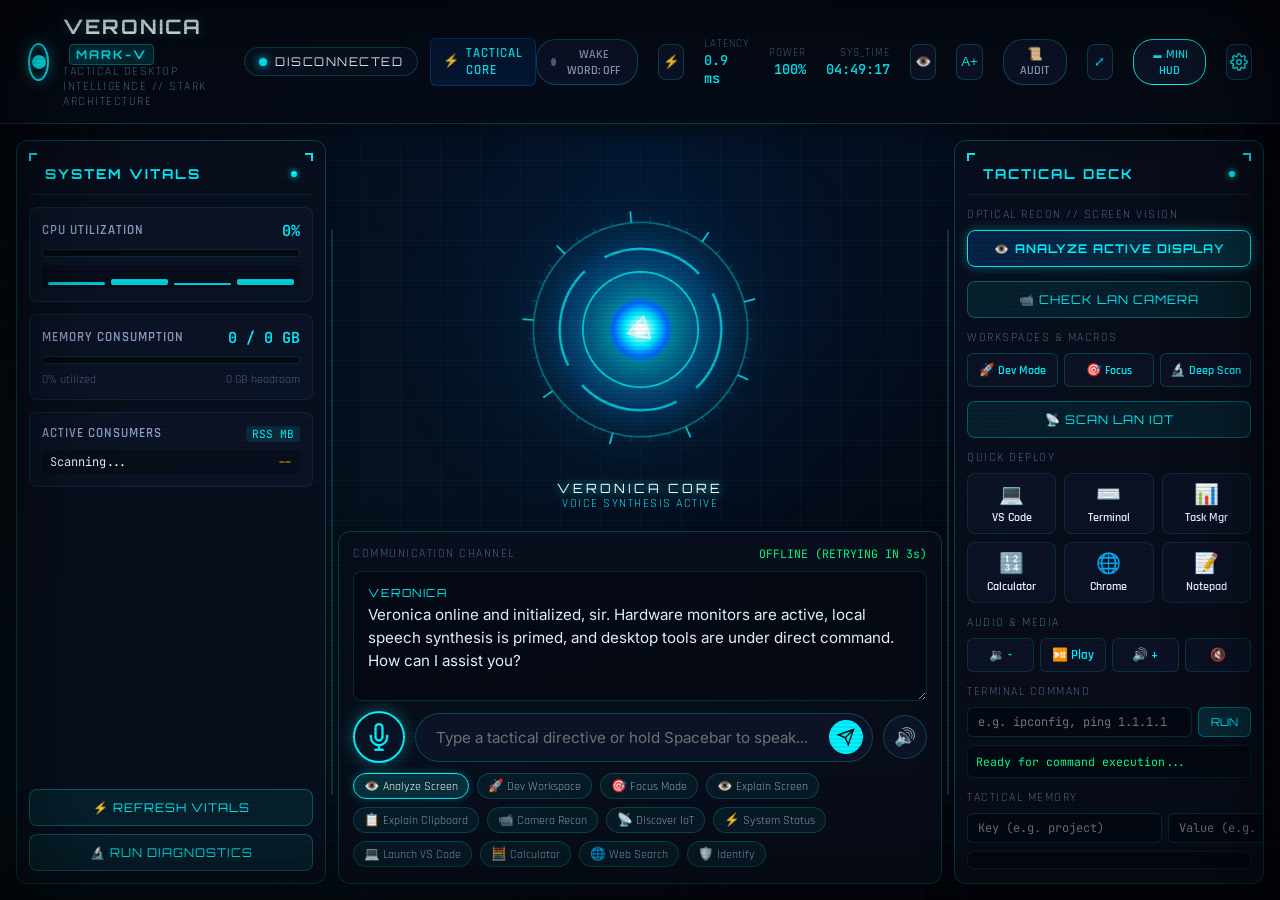
==== commit 49767358: "feat: complete all 8 tactical additions with approval gate, planner, iot recon, and audit viewer" ====
--- a/apps/desktop/index.html
+++ b/apps/desktop/index.html
@@ -61,6 +61,15 @@
         <span class="telemetry-label">SYS_TIME</span>
         <span id="clockValue" class="telemetry-val">00:00:00</span>
       </div>
+      <button id="contrastBtn" class="hud-btn-icon" title="Toggle High-Contrast Tactical HUD">
+        <span>👁️</span>
+      </button>
+      <button id="fontScaleBtn" class="hud-btn-icon" title="Cycle Font Scale (Normal / Large / XL)">
+        <span id="fontScaleLabel">A+</span>
+      </button>
+      <button id="auditLogBtn" class="hud-toggle-pill" title="Security Audit Trail & Operational Logs">
+        <span>📜 AUDIT</span>
+      </button>
       <button id="resetLayoutBtn" class="hud-btn-icon" title="Reset panel layout (drag the glowing dividers to resize panels; double-click a divider to collapse it)">
         <span>⤢</span>
       </button>
@@ -154,6 +163,25 @@
           <span class="core-title">VERONICA CORE</span>
           <span id="audioModeLabel" class="core-subtitle">VOICE SYNTHESIS ACTIVE</span>
         </div>
+      </div>
+
+      <!-- Autonomous Multi-Step Task Planner HUD Widget -->
+      <div id="taskPlanPanel" class="task-plan-panel" style="display: none;">
+        <div class="plan-panel-header">
+          <div class="plan-header-title">
+            <span class="plan-pulse-dot"></span>
+            <span class="plan-tag">TACTICAL MISSION PLAN:</span>
+            <span id="planGoalText" class="plan-goal">Autonomous Objective</span>
+          </div>
+          <div class="plan-header-controls">
+            <span id="planProgressPill" class="plan-progress-pill">0/0</span>
+            <button id="clearPlanBtn" class="plan-close-btn" title="Clear Mission Plan">&times;</button>
+          </div>
+        </div>
+        <div class="plan-progress-track">
+          <div id="planProgressFill" class="plan-progress-fill" style="width: 0%"></div>
+        </div>
+        <div id="planStepsContainer" class="plan-steps-container"></div>
       </div>
 
       <!-- Speech Waveform & Real-time Transcript -->
@@ -208,6 +236,10 @@
           <button class="chip chip-highlight" id="analyzeScreenChip">👁️ Analyze Screen</button>
           <button class="chip" data-macro="dev">🚀 Dev Workspace</button>
           <button class="chip" data-macro="focus">🎯 Focus Mode</button>
+          <button class="chip" data-query="Explain what I'm looking at">👁️ Explain Screen</button>
+          <button class="chip" data-query="Explain my clipboard">📋 Explain Clipboard</button>
+          <button class="chip" data-query="Check the camera">📹 Camera Recon</button>
+          <button class="chip" data-query="Discover LAN IoT devices">📡 Discover IoT</button>
           <button class="chip" data-query="System status report">⚡ System Status</button>
           <button class="chip" data-query="Open VS Code">💻 Launch VS Code</button>
           <button class="chip" data-query="Open Calculator">🧮 Calculator</button>
@@ -235,6 +267,9 @@
         <button id="analyzeScreenBtn" class="hud-action-btn btn-vision">
           <span>👁️ ANALYZE ACTIVE DISPLAY</span>
         </button>
+        <button id="checkCamBtn" class="hud-action-btn" style="margin-top: 6px;">
+          <span>📹 CHECK LAN CAMERA</span>
+        </button>
       </div>
 
       <!-- Tactical Workspaces & Macros -->
@@ -245,6 +280,9 @@
           <button class="macro-btn" data-macro="focus">🎯 Focus</button>
           <button class="macro-btn" data-macro="scan">🔬 Deep Scan</button>
         </div>
+        <button id="discoverIotBtn" class="hud-action-btn" style="margin-top: 6px;">
+          <span>📡 SCAN LAN IOT</span>
+        </button>
       </div>
 
       <!-- Quick Launch Matrix -->
@@ -362,6 +400,87 @@
     </div>
   </div>
 
+  <!-- Tactical Action Approval Gate Modal -->
+  <div id="approvalModal" class="modal-backdrop">
+    <div class="modal-card modal-card-alert">
+      <div class="modal-header modal-header-alert">
+        <div class="approval-header-title">
+          <span class="alert-shield-icon">🛡️</span>
+          <div>
+            <h3 class="modal-title alert-title">TACTICAL SECURITY GATE // APPROVAL REQUIRED</h3>
+            <p class="modal-sub alert-sub">Agent-initiated high-risk action requires operator consent</p>
+          </div>
+        </div>
+      </div>
+      <div class="modal-body">
+        <div class="approval-card-main">
+          <div class="approval-meta-row">
+            <span class="approval-tool-tag" id="approvalToolTag">TOOL: EXECUTE_COMMAND</span>
+            <span class="approval-risk-badge" id="approvalRiskBadge">CRITICAL ACTION</span>
+          </div>
+          <div class="approval-reason" id="approvalReasonText">Directive requires confirmation.</div>
+          <div class="approval-code-box">
+            <div class="code-box-header">PARAMETERS & COMMAND PREVIEW</div>
+            <pre id="approvalArgsPreview" class="approval-args-pre">{}</pre>
+          </div>
+          <div class="approval-timer-row">
+            <span class="approval-timer-label">AUTO-DENY IN:</span>
+            <div class="approval-timer-track">
+              <div id="approvalTimerFill" class="approval-timer-fill" style="width: 100%"></div>
+            </div>
+            <span id="approvalTimerText" class="approval-timer-secs">45s</span>
+          </div>
+        </div>
+      </div>
+      <div class="modal-footer approval-footer">
+        <div class="approval-btn-group">
+          <button id="approvalAllowOnceBtn" class="hud-btn-primary btn-allow">ALLOW ONCE</button>
+          <button id="approvalAlwaysBtn" class="hud-btn-secondary btn-always">ALWAYS ALLOW</button>
+        </div>
+        <div class="approval-btn-group">
+          <button id="approvalDenyOnceBtn" class="hud-btn-secondary btn-deny">DENY</button>
+          <button id="approvalNeverBtn" class="hud-btn-danger btn-never">NEVER ALLOW</button>
+        </div>
+      </div>
+    </div>
+  </div>
+
+  <!-- Tactical Audit Log Viewer Modal -->
+  <div id="auditModal" class="modal-backdrop">
+    <div class="modal-card modal-card-wide">
+      <div class="modal-header">
+        <div class="brand-cluster">
+          <span class="engine-icon">📜</span>
+          <div>
+            <h3 class="modal-title">TACTICAL AUDIT TRAIL // OPERATION LOGS</h3>
+            <p class="modal-sub">Structured security events, tamper-evident audit trail & redaction logs</p>
+          </div>
+        </div>
+        <button id="closeAuditBtn" class="modal-close">&times;</button>
+      </div>
+      <div class="modal-toolbar">
+        <div class="audit-tabs">
+          <button id="tabAuditEvents" class="audit-tab active">SECURITY AUDIT (JSONL)</button>
+          <button id="tabAppLogs" class="audit-tab">VERONICA.LOG</button>
+        </div>
+        <div class="audit-search-box">
+          <input type="text" id="auditSearchInput" class="hud-modal-input audit-filter" placeholder="Filter by action, tool, status, or keyword...">
+          <button id="refreshAuditBtn" class="hud-btn-small">⚡ REFRESH</button>
+        </div>
+      </div>
+      <div class="modal-body audit-modal-body">
+        <div id="auditEventsView" class="audit-content-view active">
+          <div id="auditEventsList" class="audit-list">
+            <div class="audit-empty-state">Loading audit events...</div>
+          </div>
+        </div>
+        <div id="appLogsView" class="audit-content-view">
+          <pre id="appLogsPre" class="app-logs-pre">Loading operational logs...</pre>
+        </div>
+      </div>
+    </div>
+  </div>
+
   <script src="app.js"></script>
 </body>
 </html>
--- a/apps/desktop/styles.css
+++ b/apps/desktop/styles.css
@@ -1345,3 +1345,626 @@
   color: #ffffff !important;
   box-shadow: 0 0 10px rgba(0, 243, 255, 0.25);
 }
+
+/* =====================================================================
+   AUTONOMOUS MULTI-STEP TASK PLANNER WIDGET
+   ===================================================================== */
+.task-plan-panel {
+  background: rgba(10, 20, 38, 0.92);
+  border: 1px solid var(--neon-cyan);
+  border-radius: 8px;
+  margin: 10px 16px 4px 16px;
+  padding: 12px 14px;
+  box-shadow: 0 4px 20px rgba(0, 243, 255, 0.15), inset 0 0 12px rgba(0, 243, 255, 0.05);
+  animation: fadeIn 0.3s ease-out;
+  flex-shrink: 0;
+}
+
+.plan-panel-header {
+  display: flex;
+  align-items: center;
+  justify-content: space-between;
+  gap: 12px;
+  margin-bottom: 8px;
+}
+
+.plan-header-title {
+  display: flex;
+  align-items: center;
+  gap: 8px;
+  min-width: 0;
+}
+
+.plan-pulse-dot {
+  width: 8px;
+  height: 8px;
+  border-radius: 50%;
+  background: var(--neon-cyan);
+  box-shadow: 0 0 8px var(--neon-cyan);
+  animation: pulseCyan 1.4s infinite;
+  flex-shrink: 0;
+}
+
+.plan-tag {
+  font-family: var(--font-hud);
+  font-size: 0.72rem;
+  font-weight: 800;
+  letter-spacing: 1px;
+  color: var(--neon-cyan);
+  white-space: nowrap;
+}
+
+.plan-goal {
+  font-family: var(--font-tech);
+  font-size: 0.88rem;
+  font-weight: 600;
+  color: #ffffff;
+  overflow: hidden;
+  text-overflow: ellipsis;
+  white-space: nowrap;
+}
+
+.plan-header-controls {
+  display: flex;
+  align-items: center;
+  gap: 8px;
+  flex-shrink: 0;
+}
+
+.plan-progress-pill {
+  font-family: var(--font-mono);
+  font-size: 0.72rem;
+  color: var(--neon-green);
+  background: rgba(0, 255, 136, 0.12);
+  border: 1px solid rgba(0, 255, 136, 0.35);
+  padding: 2px 8px;
+  border-radius: 12px;
+}
+
+.plan-close-btn {
+  background: transparent;
+  border: none;
+  color: var(--text-muted);
+  font-size: 1.2rem;
+  cursor: pointer;
+  line-height: 1;
+  padding: 0 4px;
+  transition: var(--transition-smooth);
+}
+
+.plan-close-btn:hover {
+  color: var(--neon-crimson);
+}
+
+.plan-progress-track {
+  width: 100%;
+  height: 4px;
+  background: rgba(255, 255, 255, 0.08);
+  border-radius: 2px;
+  overflow: hidden;
+  margin-bottom: 10px;
+}
+
+.plan-progress-fill {
+  height: 100%;
+  background: linear-gradient(90deg, var(--neon-blue), var(--neon-cyan));
+  box-shadow: 0 0 8px var(--neon-cyan);
+  transition: width 0.35s ease;
+}
+
+.plan-steps-container {
+  display: flex;
+  flex-direction: column;
+  gap: 6px;
+  max-height: 150px;
+  overflow-y: auto;
+}
+
+.plan-step-item {
+  display: flex;
+  align-items: flex-start;
+  gap: 8px;
+  font-size: 0.82rem;
+  font-family: var(--font-tech);
+  padding: 5px 8px;
+  border-radius: 4px;
+  background: rgba(14, 23, 44, 0.5);
+  border: 1px solid rgba(255, 255, 255, 0.05);
+  transition: var(--transition-smooth);
+}
+
+.plan-step-item.step-running {
+  background: rgba(0, 243, 255, 0.12);
+  border-color: rgba(0, 243, 255, 0.45);
+  box-shadow: 0 0 10px rgba(0, 243, 255, 0.2);
+}
+
+.plan-step-item.step-done {
+  opacity: 0.72;
+  border-color: rgba(0, 255, 136, 0.25);
+}
+
+.plan-step-item.step-failed {
+  border-color: rgba(255, 42, 85, 0.5);
+  background: rgba(255, 42, 85, 0.1);
+}
+
+.plan-step-item.step-skipped {
+  opacity: 0.5;
+  border-style: dashed;
+}
+
+.plan-step-status-icon {
+  font-family: var(--font-mono);
+  font-size: 0.75rem;
+  line-height: 1.4;
+  flex-shrink: 0;
+  width: 16px;
+  text-align: center;
+}
+
+.step-running .plan-step-status-icon {
+  color: var(--neon-cyan);
+  animation: pulseCyan 1s infinite;
+}
+
+.step-done .plan-step-status-icon {
+  color: var(--neon-green);
+}
+
+.step-failed .plan-step-status-icon {
+  color: var(--neon-crimson);
+}
+
+.step-skipped .plan-step-status-icon {
+  color: var(--neon-amber);
+}
+
+.step-pending .plan-step-status-icon {
+  color: var(--text-muted);
+}
+
+.plan-step-body {
+  flex: 1;
+  min-width: 0;
+}
+
+.plan-step-text {
+  color: var(--text-primary);
+  word-break: break-word;
+}
+
+.step-done .plan-step-text {
+  text-decoration: line-through;
+  color: var(--text-secondary);
+}
+
+.plan-step-note {
+  font-size: 0.72rem;
+  color: var(--text-muted);
+  font-family: var(--font-mono);
+  margin-top: 2px;
+}
+
+/* =====================================================================
+   ACTION APPROVAL GATE MODAL
+   ===================================================================== */
+.modal-card-alert {
+  border-color: var(--neon-amber) !important;
+  box-shadow: 0 0 40px rgba(255, 183, 0, 0.35) !important;
+  max-width: 580px !important;
+}
+
+.modal-header-alert {
+  border-bottom-color: rgba(255, 183, 0, 0.3) !important;
+}
+
+.approval-header-title {
+  display: flex;
+  align-items: center;
+  gap: 12px;
+}
+
+.alert-shield-icon {
+  font-size: 1.8rem;
+  filter: drop-shadow(0 0 10px rgba(255, 183, 0, 0.6));
+}
+
+.alert-title {
+  color: var(--neon-amber) !important;
+  font-size: 0.96rem;
+}
+
+.alert-sub {
+  color: var(--text-secondary);
+  font-size: 0.74rem;
+  margin-top: 2px;
+}
+
+.approval-card-main {
+  display: flex;
+  flex-direction: column;
+  gap: 12px;
+}
+
+.approval-meta-row {
+  display: flex;
+  align-items: center;
+  justify-content: space-between;
+}
+
+.approval-tool-tag {
+  font-family: var(--font-mono);
+  font-size: 0.76rem;
+  color: var(--neon-cyan);
+  background: rgba(0, 243, 255, 0.1);
+  border: 1px solid rgba(0, 243, 255, 0.3);
+  padding: 3px 8px;
+  border-radius: 4px;
+}
+
+.approval-risk-badge {
+  font-family: var(--font-hud);
+  font-size: 0.68rem;
+  font-weight: 800;
+  color: var(--neon-crimson);
+  background: rgba(255, 42, 85, 0.15);
+  border: 1px solid rgba(255, 42, 85, 0.4);
+  padding: 3px 8px;
+  border-radius: 4px;
+  animation: pulseCrimson 1.5s infinite;
+}
+
+@keyframes pulseCrimson {
+  0%, 100% { opacity: 1; }
+  50% { opacity: 0.6; }
+}
+
+.approval-reason {
+  font-family: var(--font-tech);
+  font-size: 1.05rem;
+  color: #ffffff;
+  font-weight: 600;
+  line-height: 1.4;
+}
+
+.approval-code-box {
+  background: rgba(0, 0, 0, 0.65);
+  border: 1px solid rgba(255, 183, 0, 0.25);
+  border-radius: 6px;
+  padding: 8px 12px;
+}
+
+.code-box-header {
+  font-family: var(--font-hud);
+  font-size: 0.64rem;
+  color: var(--text-muted);
+  letter-spacing: 1px;
+  margin-bottom: 4px;
+}
+
+.approval-args-pre {
+  font-family: var(--font-mono);
+  font-size: 0.78rem;
+  color: #ffe89e;
+  white-space: pre-wrap;
+  word-break: break-all;
+  max-height: 140px;
+  overflow-y: auto;
+}
+
+.approval-timer-row {
+  display: flex;
+  align-items: center;
+  gap: 10px;
+  font-family: var(--font-mono);
+  font-size: 0.74rem;
+  color: var(--text-muted);
+}
+
+.approval-timer-track {
+  flex: 1;
+  height: 6px;
+  background: rgba(255, 255, 255, 0.08);
+  border-radius: 3px;
+  overflow: hidden;
+}
+
+.approval-timer-fill {
+  height: 100%;
+  background: var(--neon-amber);
+  box-shadow: 0 0 8px var(--neon-amber);
+  transition: width 0.2s linear;
+}
+
+.approval-timer-secs {
+  color: var(--neon-amber);
+  font-weight: 700;
+  min-width: 30px;
+  text-align: right;
+}
+
+.approval-footer {
+  display: flex;
+  justify-content: space-between;
+  gap: 12px;
+  flex-wrap: wrap;
+}
+
+.approval-btn-group {
+  display: flex;
+  gap: 8px;
+}
+
+.btn-allow {
+  background: linear-gradient(135deg, rgba(0, 255, 136, 0.3), rgba(0, 255, 136, 0.15)) !important;
+  border-color: var(--neon-green) !important;
+  color: var(--neon-green) !important;
+}
+
+.btn-allow:hover {
+  background: rgba(0, 255, 136, 0.4) !important;
+  box-shadow: 0 0 16px var(--neon-green) !important;
+}
+
+.btn-always {
+  border-color: var(--neon-cyan) !important;
+  color: var(--neon-cyan) !important;
+}
+
+.btn-deny {
+  color: var(--text-secondary) !important;
+}
+
+.btn-never {
+  background: rgba(255, 42, 85, 0.15) !important;
+  border: 1px solid var(--neon-crimson) !important;
+  color: var(--neon-crimson) !important;
+  border-radius: 6px;
+  padding: 8px 16px;
+  font-family: var(--font-tech);
+  font-weight: 600;
+  cursor: pointer;
+  transition: var(--transition-smooth);
+}
+
+.btn-never:hover {
+  background: rgba(255, 42, 85, 0.35) !important;
+  box-shadow: 0 0 14px var(--neon-crimson) !important;
+}
+
+/* =====================================================================
+   TACTICAL AUDIT LOG VIEWER MODAL
+   ===================================================================== */
+.modal-card-wide {
+  max-width: 860px !important;
+  width: 90% !important;
+  height: 82vh !important;
+  display: flex !important;
+  flex-direction: column !important;
+}
+
+.modal-toolbar {
+  display: flex;
+  align-items: center;
+  justify-content: space-between;
+  gap: 12px;
+  padding: 10px 24px;
+  border-bottom: 1px solid rgba(0, 243, 255, 0.15);
+  background: rgba(14, 23, 44, 0.4);
+  flex-shrink: 0;
+  flex-wrap: wrap;
+}
+
+.audit-tabs {
+  display: flex;
+  gap: 6px;
+}
+
+.audit-tab {
+  background: transparent;
+  border: 1px solid rgba(0, 243, 255, 0.2);
+  color: var(--text-muted);
+  font-family: var(--font-hud);
+  font-size: 0.72rem;
+  padding: 6px 12px;
+  border-radius: 4px;
+  cursor: pointer;
+  transition: var(--transition-smooth);
+}
+
+.audit-tab.active {
+  background: rgba(0, 243, 255, 0.18);
+  border-color: var(--neon-cyan);
+  color: var(--neon-cyan);
+  box-shadow: 0 0 10px rgba(0, 243, 255, 0.25);
+}
+
+.audit-search-box {
+  display: flex;
+  align-items: center;
+  gap: 8px;
+  flex: 1;
+  max-width: 380px;
+}
+
+.audit-filter {
+  font-size: 0.78rem !important;
+  padding: 6px 10px !important;
+}
+
+.audit-modal-body {
+  flex: 1;
+  overflow: hidden;
+  padding: 14px 24px !important;
+  display: flex;
+  flex-direction: column;
+}
+
+.audit-content-view {
+  display: none;
+  flex: 1;
+  overflow-y: auto;
+}
+
+.audit-content-view.active {
+  display: block;
+}
+
+.audit-list {
+  display: flex;
+  flex-direction: column;
+  gap: 8px;
+}
+
+.audit-event-card {
+  background: rgba(14, 23, 44, 0.6);
+  border: 1px solid rgba(0, 243, 255, 0.12);
+  border-radius: 6px;
+  padding: 10px 12px;
+  display: flex;
+  flex-direction: column;
+  gap: 6px;
+  transition: var(--transition-smooth);
+}
+
+.audit-event-card:hover {
+  border-color: rgba(0, 243, 255, 0.4);
+  background: rgba(14, 23, 44, 0.85);
+}
+
+.audit-card-top {
+  display: flex;
+  align-items: center;
+  justify-content: space-between;
+  gap: 8px;
+}
+
+.audit-card-title {
+  display: flex;
+  align-items: center;
+  gap: 8px;
+  font-family: var(--font-mono);
+  font-size: 0.8rem;
+  color: #ffffff;
+}
+
+.audit-category-tag {
+  color: var(--neon-cyan);
+  font-weight: 600;
+}
+
+.audit-badge {
+  font-size: 0.65rem;
+  font-family: var(--font-mono);
+  padding: 2px 6px;
+  border-radius: 3px;
+  text-transform: uppercase;
+  font-weight: 700;
+}
+
+.audit-badge.badge-success, .audit-badge.badge-approved {
+  background: rgba(0, 255, 136, 0.15);
+  color: var(--neon-green);
+  border: 1px solid rgba(0, 255, 136, 0.3);
+}
+
+.audit-badge.badge-denied, .audit-badge.badge-blocked, .audit-badge.badge-failed {
+  background: rgba(255, 42, 85, 0.15);
+  color: var(--neon-crimson);
+  border: 1px solid rgba(255, 42, 85, 0.35);
+}
+
+.audit-badge.badge-high, .audit-badge.badge-pending {
+  background: rgba(255, 183, 0, 0.15);
+  color: var(--neon-amber);
+  border: 1px solid rgba(255, 183, 0, 0.3);
+}
+
+.audit-card-time {
+  font-family: var(--font-mono);
+  font-size: 0.7rem;
+  color: var(--text-muted);
+}
+
+.audit-card-details {
+  font-family: var(--font-mono);
+  font-size: 0.74rem;
+  color: var(--text-secondary);
+  background: rgba(0, 0, 0, 0.3);
+  padding: 6px 8px;
+  border-radius: 4px;
+  word-break: break-all;
+  white-space: pre-wrap;
+}
+
+.audit-empty-state {
+  text-align: center;
+  padding: 40px 0;
+  color: var(--text-muted);
+  font-family: var(--font-tech);
+  font-size: 0.95rem;
+}
+
+.app-logs-pre {
+  font-family: var(--font-mono);
+  font-size: 0.74rem;
+  color: #a0c4f8;
+  line-height: 1.5;
+  white-space: pre-wrap;
+  word-break: break-all;
+  height: 100%;
+}
+
+/* =====================================================================
+   HIGH-CONTRAST MODE & FONT SCALING (UI POLISH)
+   ===================================================================== */
+body.high-contrast {
+  --bg-void: #000104;
+  --bg-panel: rgba(2, 6, 16, 0.96);
+  --bg-panel-border: #00f3ff;
+  --bg-card: rgba(4, 12, 28, 0.95);
+  --text-primary: #ffffff;
+  --text-secondary: #cde4ff;
+  --text-muted: #80a0c8;
+}
+
+body.high-contrast .hud-scanline {
+  opacity: 0.1;
+}
+
+body.high-contrast .hud-panel {
+  border-width: 2px;
+  box-shadow: 0 0 24px rgba(0, 243, 255, 0.3);
+}
+
+body.high-contrast .hud-action-btn, 
+body.high-contrast .app-card, 
+body.high-contrast .chip {
+  border-color: var(--neon-cyan);
+}
+
+body.font-large {
+  font-size: 112%;
+}
+
+body.font-large .message-text {
+  font-size: 1.15rem;
+}
+
+body.font-large .hud-input {
+  font-size: 1.05rem;
+}
+
+body.font-xl {
+  font-size: 125%;
+}
+
+body.font-xl .message-text {
+  font-size: 1.25rem;
+}
+
+body.font-xl .hud-input {
+  font-size: 1.15rem;
+}
+
